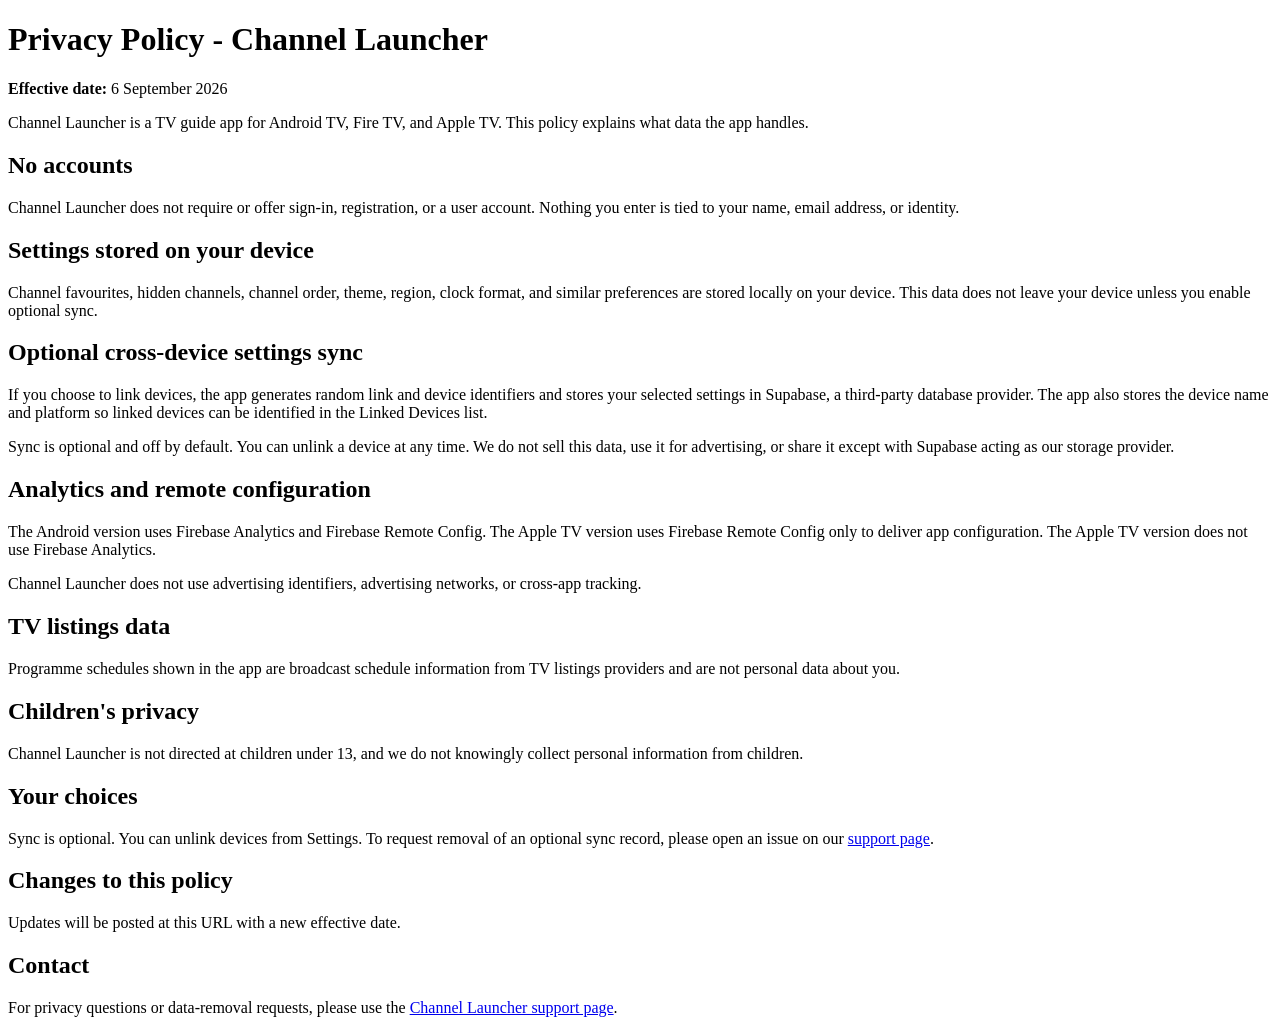
==== privacy-policy.html @ 38956467 "Create privacy policy" ====
<!doctype html>
<html lang="en">
<head><meta charset="utf-8"><meta name="viewport" content="width=device-width,initial-scale=1"><title>Privacy Policy - Channel Launcher</title></head>
<body>
<main>
<h1>Privacy Policy - Channel Launcher</h1>
<p><strong>Effective date:</strong> 6 September 2026</p>
<p>Channel Launcher is a TV guide app for Android TV, Fire TV, and Apple TV. This policy explains what data the app handles.</p>
<h2>No accounts</h2>
<p>Channel Launcher does not require or offer sign-in, registration, or a user account. Nothing you enter is tied to your name, email address, or identity.</p>
<h2>Settings stored on your device</h2>
<p>Channel favourites, hidden channels, channel order, theme, region, clock format, and similar preferences are stored locally on your device. This data does not leave your device unless you enable optional sync.</p>
<h2>Optional cross-device settings sync</h2>
<p>If you choose to link devices, the app generates random link and device identifiers and stores your selected settings in Supabase, a third-party database provider. The app also stores the device name and platform so linked devices can be identified in the Linked Devices list.</p>
<p>Sync is optional and off by default. You can unlink a device at any time. We do not sell this data, use it for advertising, or share it except with Supabase acting as our storage provider.</p>
<h2>Analytics and remote configuration</h2>
<p>The Android version uses Firebase Analytics and Firebase Remote Config. The Apple TV version uses Firebase Remote Config only to deliver app configuration. The Apple TV version does not use Firebase Analytics.</p>
<p>Channel Launcher does not use advertising identifiers, advertising networks, or cross-app tracking.</p>
<h2>TV listings data</h2>
<p>Programme schedules shown in the app are broadcast schedule information from TV listings providers and are not personal data about you.</p>
<h2>Children's privacy</h2>
<p>Channel Launcher is not directed at children under 13, and we do not knowingly collect personal information from children.</p>
<h2>Your choices</h2>
<p>Sync is optional. You can unlink devices from Settings. To request removal of an optional sync record, please open an issue on our <a href="https://github.com/kyazdani/channel-launcher-legal/issues">support page</a>.</p>
<h2>Changes to this policy</h2>
<p>Updates will be posted at this URL with a new effective date.</p>
<h2>Contact</h2>
<p>For privacy questions or data-removal requests, please use the <a href="support.html">Channel Launcher support page</a>.</p>
</main>
</body>
</html>
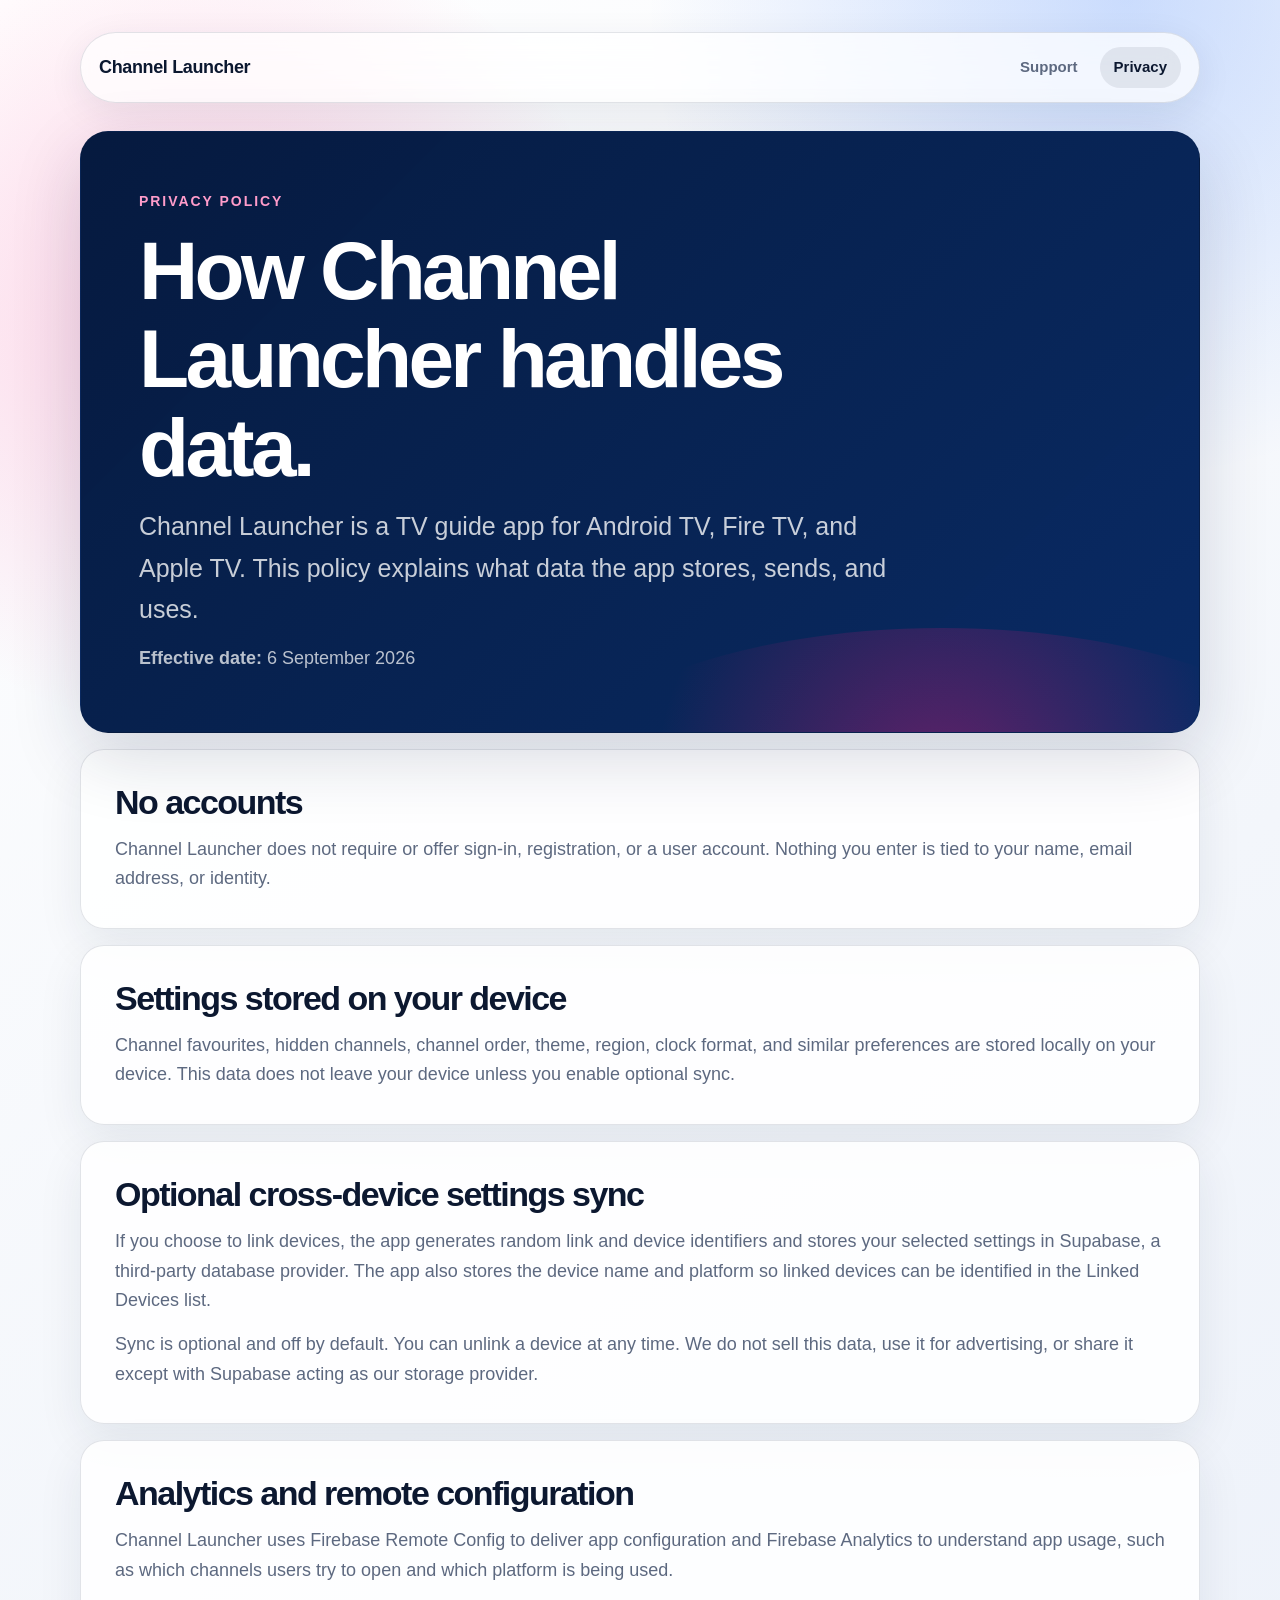
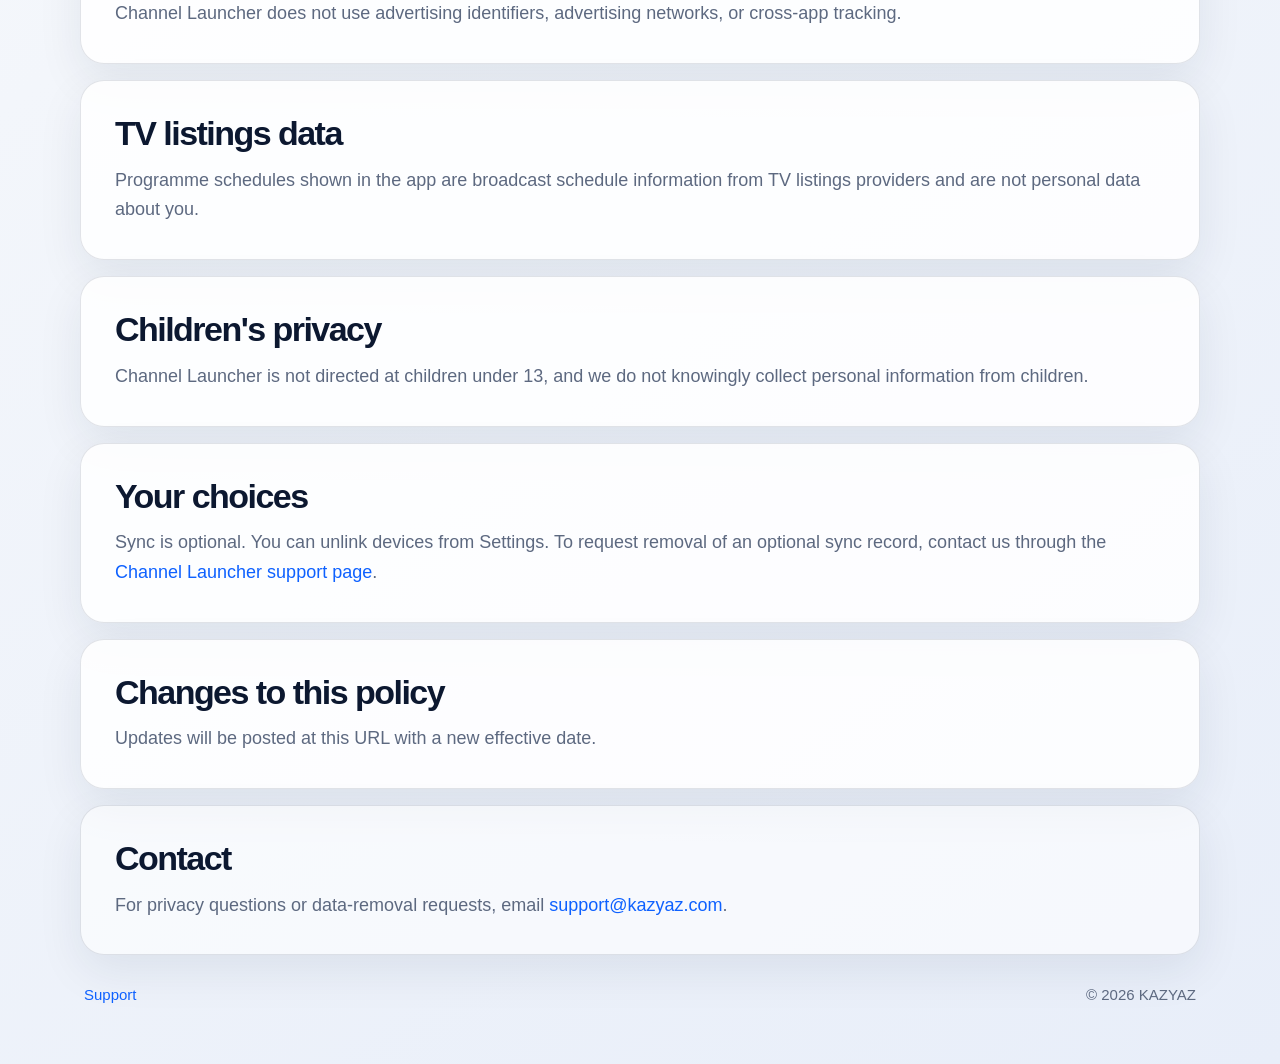
==== commit e8462785: "Polish public support and privacy pages" ====
--- a/privacy-policy.html
+++ b/privacy-policy.html
@@ -1,31 +1,82 @@
 <!doctype html>
 <html lang="en">
-<head><meta charset="utf-8"><meta name="viewport" content="width=device-width,initial-scale=1"><title>Privacy Policy - Channel Launcher</title></head>
+<head>
+  <meta charset="utf-8">
+  <meta name="viewport" content="width=device-width, initial-scale=1">
+  <title>Privacy Policy - Channel Launcher</title>
+  <meta name="description" content="Privacy policy for Channel Launcher.">
+  <link rel="stylesheet" href="styles.css">
+</head>
 <body>
-<main>
-<h1>Privacy Policy - Channel Launcher</h1>
-<p><strong>Effective date:</strong> 6 September 2026</p>
-<p>Channel Launcher is a TV guide app for Android TV, Fire TV, and Apple TV. This policy explains what data the app handles.</p>
-<h2>No accounts</h2>
-<p>Channel Launcher does not require or offer sign-in, registration, or a user account. Nothing you enter is tied to your name, email address, or identity.</p>
-<h2>Settings stored on your device</h2>
-<p>Channel favourites, hidden channels, channel order, theme, region, clock format, and similar preferences are stored locally on your device. This data does not leave your device unless you enable optional sync.</p>
-<h2>Optional cross-device settings sync</h2>
-<p>If you choose to link devices, the app generates random link and device identifiers and stores your selected settings in Supabase, a third-party database provider. The app also stores the device name and platform so linked devices can be identified in the Linked Devices list.</p>
-<p>Sync is optional and off by default. You can unlink a device at any time. We do not sell this data, use it for advertising, or share it except with Supabase acting as our storage provider.</p>
-<h2>Analytics and remote configuration</h2>
-<p>The Android version uses Firebase Analytics and Firebase Remote Config. The Apple TV version uses Firebase Remote Config only to deliver app configuration. The Apple TV version does not use Firebase Analytics.</p>
-<p>Channel Launcher does not use advertising identifiers, advertising networks, or cross-app tracking.</p>
-<h2>TV listings data</h2>
-<p>Programme schedules shown in the app are broadcast schedule information from TV listings providers and are not personal data about you.</p>
-<h2>Children's privacy</h2>
-<p>Channel Launcher is not directed at children under 13, and we do not knowingly collect personal information from children.</p>
-<h2>Your choices</h2>
-<p>Sync is optional. You can unlink devices from Settings. To request removal of an optional sync record, please open an issue on our <a href="https://github.com/kyazdani/channel-launcher-legal/issues">support page</a>.</p>
-<h2>Changes to this policy</h2>
-<p>Updates will be posted at this URL with a new effective date.</p>
-<h2>Contact</h2>
-<p>For privacy questions or data-removal requests, please use the <a href="support.html">Channel Launcher support page</a>.</p>
-</main>
+  <main class="shell">
+    <nav class="topbar" aria-label="Site navigation">
+      <a class="brand" href="index.html">Channel Launcher</a>
+      <div class="nav-links">
+        <a href="support.html">Support</a>
+        <a href="privacy-policy.html" aria-current="page">Privacy</a>
+      </div>
+    </nav>
+
+    <article class="policy">
+      <header class="hero compact">
+        <p class="eyebrow">Privacy Policy</p>
+        <h1>How Channel Launcher handles data.</h1>
+        <p class="lede">Channel Launcher is a TV guide app for Android TV, Fire TV, and Apple TV. This policy explains what data the app stores, sends, and uses.</p>
+        <p class="meta"><strong>Effective date:</strong> 6 September 2026</p>
+      </header>
+
+      <section class="panel">
+        <h2>No accounts</h2>
+        <p>Channel Launcher does not require or offer sign-in, registration, or a user account. Nothing you enter is tied to your name, email address, or identity.</p>
+      </section>
+
+      <section class="panel">
+        <h2>Settings stored on your device</h2>
+        <p>Channel favourites, hidden channels, channel order, theme, region, clock format, and similar preferences are stored locally on your device. This data does not leave your device unless you enable optional sync.</p>
+      </section>
+
+      <section class="panel">
+        <h2>Optional cross-device settings sync</h2>
+        <p>If you choose to link devices, the app generates random link and device identifiers and stores your selected settings in Supabase, a third-party database provider. The app also stores the device name and platform so linked devices can be identified in the Linked Devices list.</p>
+        <p>Sync is optional and off by default. You can unlink a device at any time. We do not sell this data, use it for advertising, or share it except with Supabase acting as our storage provider.</p>
+      </section>
+
+      <section class="panel">
+        <h2>Analytics and remote configuration</h2>
+        <p>Channel Launcher uses Firebase Remote Config to deliver app configuration and Firebase Analytics to understand app usage, such as which channels users try to open and which platform is being used.</p>
+        <p>Channel Launcher does not use advertising identifiers, advertising networks, or cross-app tracking.</p>
+      </section>
+
+      <section class="panel">
+        <h2>TV listings data</h2>
+        <p>Programme schedules shown in the app are broadcast schedule information from TV listings providers and are not personal data about you.</p>
+      </section>
+
+      <section class="panel">
+        <h2>Children's privacy</h2>
+        <p>Channel Launcher is not directed at children under 13, and we do not knowingly collect personal information from children.</p>
+      </section>
+
+      <section class="panel">
+        <h2>Your choices</h2>
+        <p>Sync is optional. You can unlink devices from Settings. To request removal of an optional sync record, contact us through the <a href="support.html">Channel Launcher support page</a>.</p>
+      </section>
+
+      <section class="panel">
+        <h2>Changes to this policy</h2>
+        <p>Updates will be posted at this URL with a new effective date.</p>
+      </section>
+
+      <section class="panel muted">
+        <h2>Contact</h2>
+        <p>For privacy questions or data-removal requests, email <a href="mailto:support@kazyaz.com">support@kazyaz.com</a>.</p>
+      </section>
+    </article>
+
+    <footer class="footer">
+      <a href="support.html">Support</a>
+      <span>© 2026 KAZYAZ</span>
+    </footer>
+  </main>
 </body>
 </html>
--- a/styles.css
+++ b/styles.css
@@ -0,0 +1,273 @@
+:root {
+  color-scheme: light;
+  --bg: #f3f6fb;
+  --bg-strong: #061a3f;
+  --card: rgba(255, 255, 255, 0.86);
+  --card-solid: #ffffff;
+  --ink: #0c1830;
+  --muted: #5d6980;
+  --line: rgba(18, 33, 64, 0.12);
+  --accent: #ff1478;
+  --accent-dark: #c9005f;
+  --blue: #0e61ff;
+  --shadow: 0 24px 70px rgba(16, 34, 68, 0.16);
+  --radius: 28px;
+  font-family: ui-rounded, "Avenir Next", Avenir, "SF Pro Rounded", "Helvetica Neue", sans-serif;
+}
+
+* {
+  box-sizing: border-box;
+}
+
+body {
+  margin: 0;
+  min-height: 100vh;
+  color: var(--ink);
+  background:
+    radial-gradient(circle at 16% 12%, rgba(255, 20, 120, 0.20), transparent 26rem),
+    radial-gradient(circle at 88% 0%, rgba(14, 97, 255, 0.20), transparent 30rem),
+    linear-gradient(145deg, #ffffff 0%, var(--bg) 48%, #e8eef9 100%);
+  font-size: 18px;
+  line-height: 1.65;
+}
+
+a {
+  color: var(--blue);
+  text-decoration: none;
+}
+
+a:hover {
+  text-decoration: underline;
+}
+
+.shell {
+  width: min(1120px, calc(100% - 40px));
+  margin: 0 auto;
+  padding: 32px 0 56px;
+}
+
+.topbar {
+  display: flex;
+  align-items: center;
+  justify-content: space-between;
+  gap: 24px;
+  margin-bottom: 28px;
+  padding: 14px 18px;
+  border: 1px solid var(--line);
+  border-radius: 999px;
+  background: rgba(255, 255, 255, 0.72);
+  backdrop-filter: blur(18px);
+  box-shadow: 0 10px 36px rgba(16, 34, 68, 0.08);
+}
+
+.brand {
+  color: var(--ink);
+  font-weight: 800;
+  letter-spacing: -0.02em;
+}
+
+.nav-links {
+  display: flex;
+  gap: 8px;
+}
+
+.nav-links a {
+  padding: 8px 14px;
+  border-radius: 999px;
+  color: var(--muted);
+  font-size: 15px;
+  font-weight: 700;
+}
+
+.nav-links a[aria-current="page"] {
+  color: var(--ink);
+  background: rgba(12, 24, 48, 0.08);
+}
+
+.hero {
+  position: relative;
+  overflow: hidden;
+  padding: clamp(34px, 8vw, 86px);
+  border: 1px solid var(--line);
+  border-radius: var(--radius);
+  background:
+    linear-gradient(135deg, rgba(6, 26, 63, 0.95), rgba(10, 44, 104, 0.92)),
+    var(--bg-strong);
+  box-shadow: var(--shadow);
+  color: #ffffff;
+}
+
+.hero::after {
+  content: "";
+  position: absolute;
+  inset: auto -12% -36% 42%;
+  height: 320px;
+  border-radius: 50%;
+  background: radial-gradient(circle, rgba(255, 20, 120, 0.36), transparent 68%);
+  pointer-events: none;
+}
+
+.hero.compact {
+  padding: clamp(30px, 6vw, 58px);
+}
+
+.eyebrow {
+  margin: 0 0 14px;
+  color: #ff9cca;
+  font-size: 14px;
+  font-weight: 850;
+  letter-spacing: 0.14em;
+  text-transform: uppercase;
+}
+
+h1,
+h2 {
+  margin: 0;
+  line-height: 1.08;
+  letter-spacing: -0.045em;
+}
+
+h1 {
+  max-width: 820px;
+  font-size: clamp(42px, 8vw, 82px);
+}
+
+h2 {
+  font-size: clamp(25px, 4vw, 34px);
+}
+
+p {
+  margin: 14px 0 0;
+}
+
+.lede {
+  max-width: 760px;
+  color: rgba(255, 255, 255, 0.78);
+  font-size: clamp(19px, 2.6vw, 25px);
+}
+
+.meta {
+  color: rgba(255, 255, 255, 0.72);
+}
+
+.actions {
+  position: relative;
+  z-index: 1;
+  display: flex;
+  flex-wrap: wrap;
+  gap: 12px;
+  margin-top: 28px;
+}
+
+.button {
+  display: inline-flex;
+  align-items: center;
+  justify-content: center;
+  min-height: 48px;
+  padding: 12px 20px;
+  border-radius: 999px;
+  font-weight: 800;
+}
+
+.button.primary {
+  color: #ffffff;
+  background: linear-gradient(135deg, var(--accent), var(--accent-dark));
+  box-shadow: 0 14px 34px rgba(255, 20, 120, 0.28);
+}
+
+.button.secondary {
+  color: #ffffff;
+  background: rgba(255, 255, 255, 0.14);
+  border: 1px solid rgba(255, 255, 255, 0.24);
+}
+
+.grid {
+  display: grid;
+  grid-template-columns: repeat(2, minmax(0, 1fr));
+  gap: 18px;
+  margin-top: 22px;
+}
+
+.card,
+.panel {
+  border: 1px solid var(--line);
+  border-radius: 24px;
+  background: var(--card);
+  box-shadow: 0 16px 46px rgba(16, 34, 68, 0.08);
+}
+
+.card {
+  display: block;
+  padding: 28px;
+  color: var(--ink);
+  transition: transform 180ms ease, box-shadow 180ms ease;
+}
+
+.card:hover {
+  transform: translateY(-3px);
+  text-decoration: none;
+  box-shadow: 0 22px 58px rgba(16, 34, 68, 0.14);
+}
+
+.card p,
+.panel p {
+  color: var(--muted);
+}
+
+.card-kicker {
+  display: inline-block;
+  margin-bottom: 18px;
+  color: var(--accent-dark);
+  font-size: 13px;
+  font-weight: 850;
+  letter-spacing: 0.12em;
+  text-transform: uppercase;
+}
+
+.policy {
+  display: grid;
+  gap: 16px;
+}
+
+.panel {
+  padding: clamp(24px, 4vw, 34px);
+}
+
+.panel.muted {
+  background: rgba(255, 255, 255, 0.58);
+}
+
+.footer {
+  display: flex;
+  justify-content: space-between;
+  gap: 18px;
+  margin-top: 28px;
+  padding: 0 4px;
+  color: var(--muted);
+  font-size: 15px;
+}
+
+@media (max-width: 720px) {
+  body {
+    font-size: 16px;
+  }
+
+  .shell {
+    width: min(100% - 28px, 1120px);
+    padding-top: 18px;
+  }
+
+  .topbar,
+  .footer {
+    align-items: flex-start;
+    flex-direction: column;
+  }
+
+  .grid {
+    grid-template-columns: 1fr;
+  }
+
+  .button {
+    width: 100%;
+  }
+}
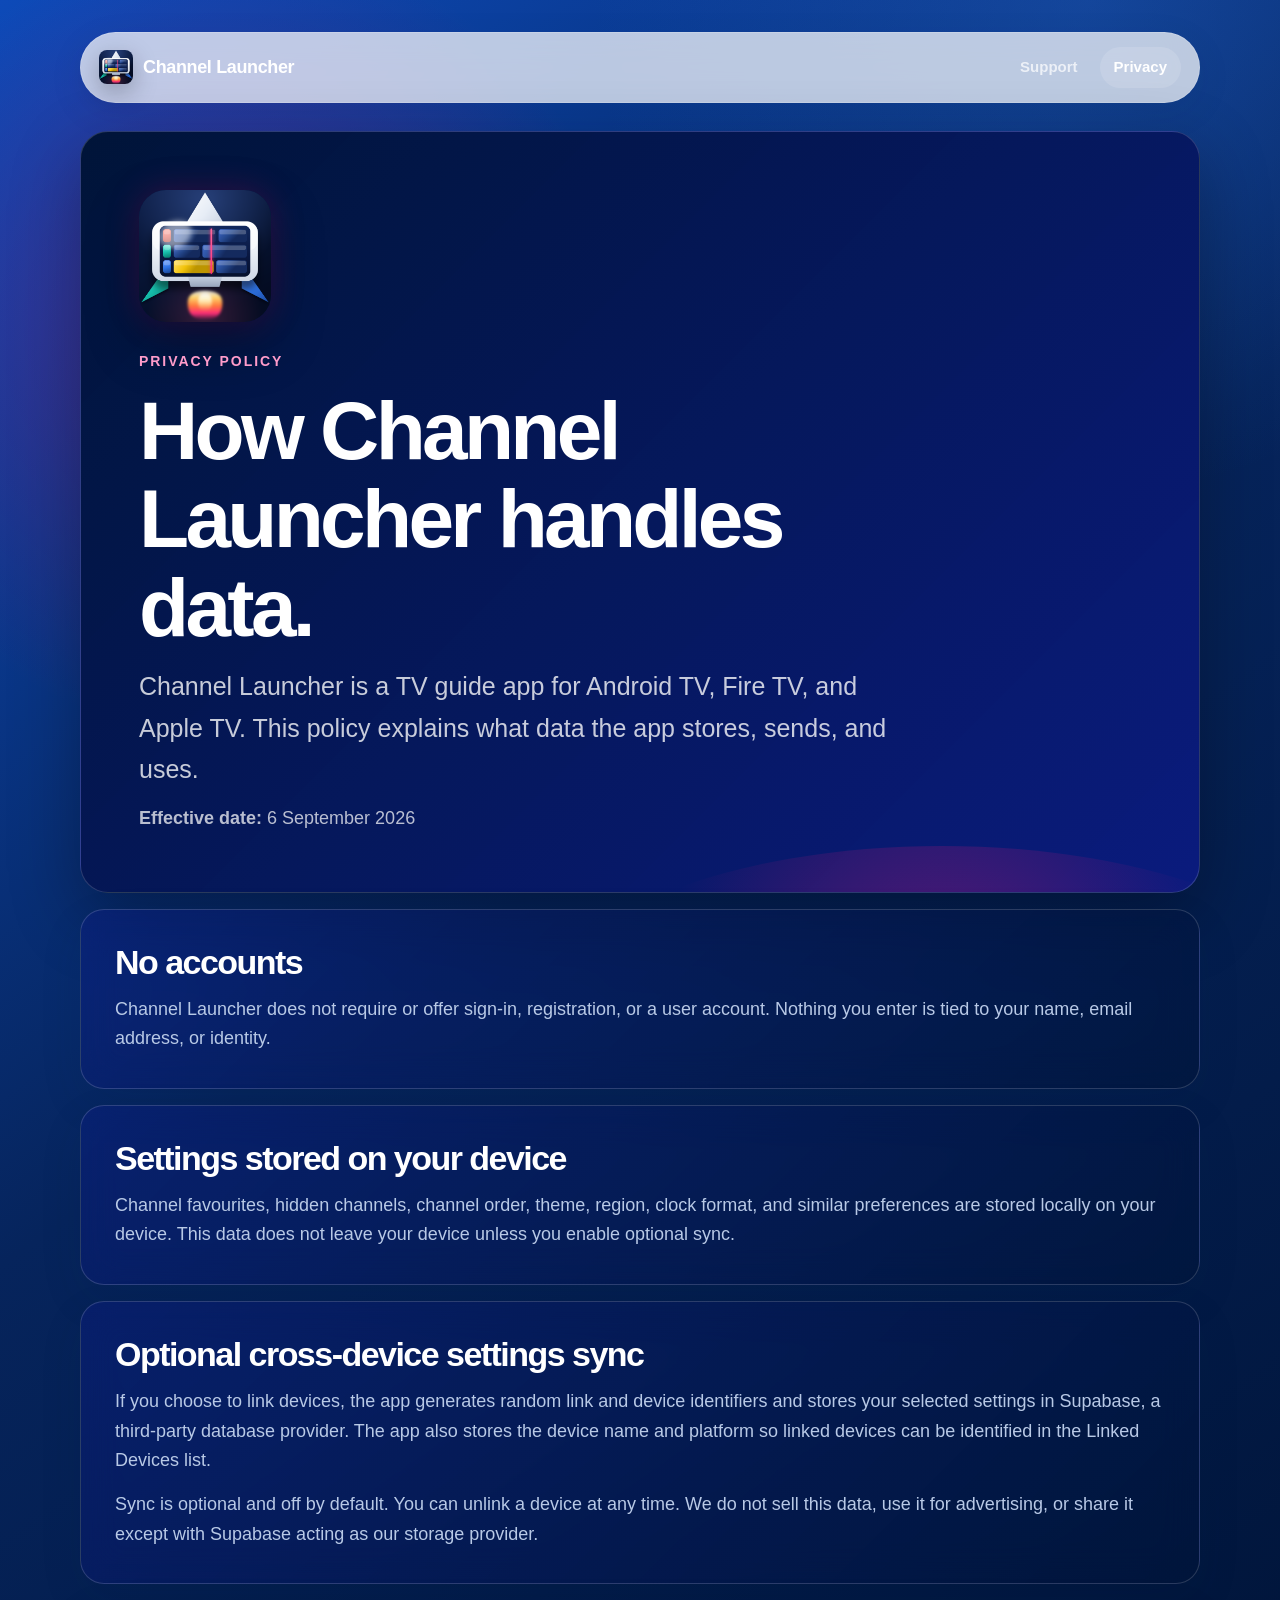
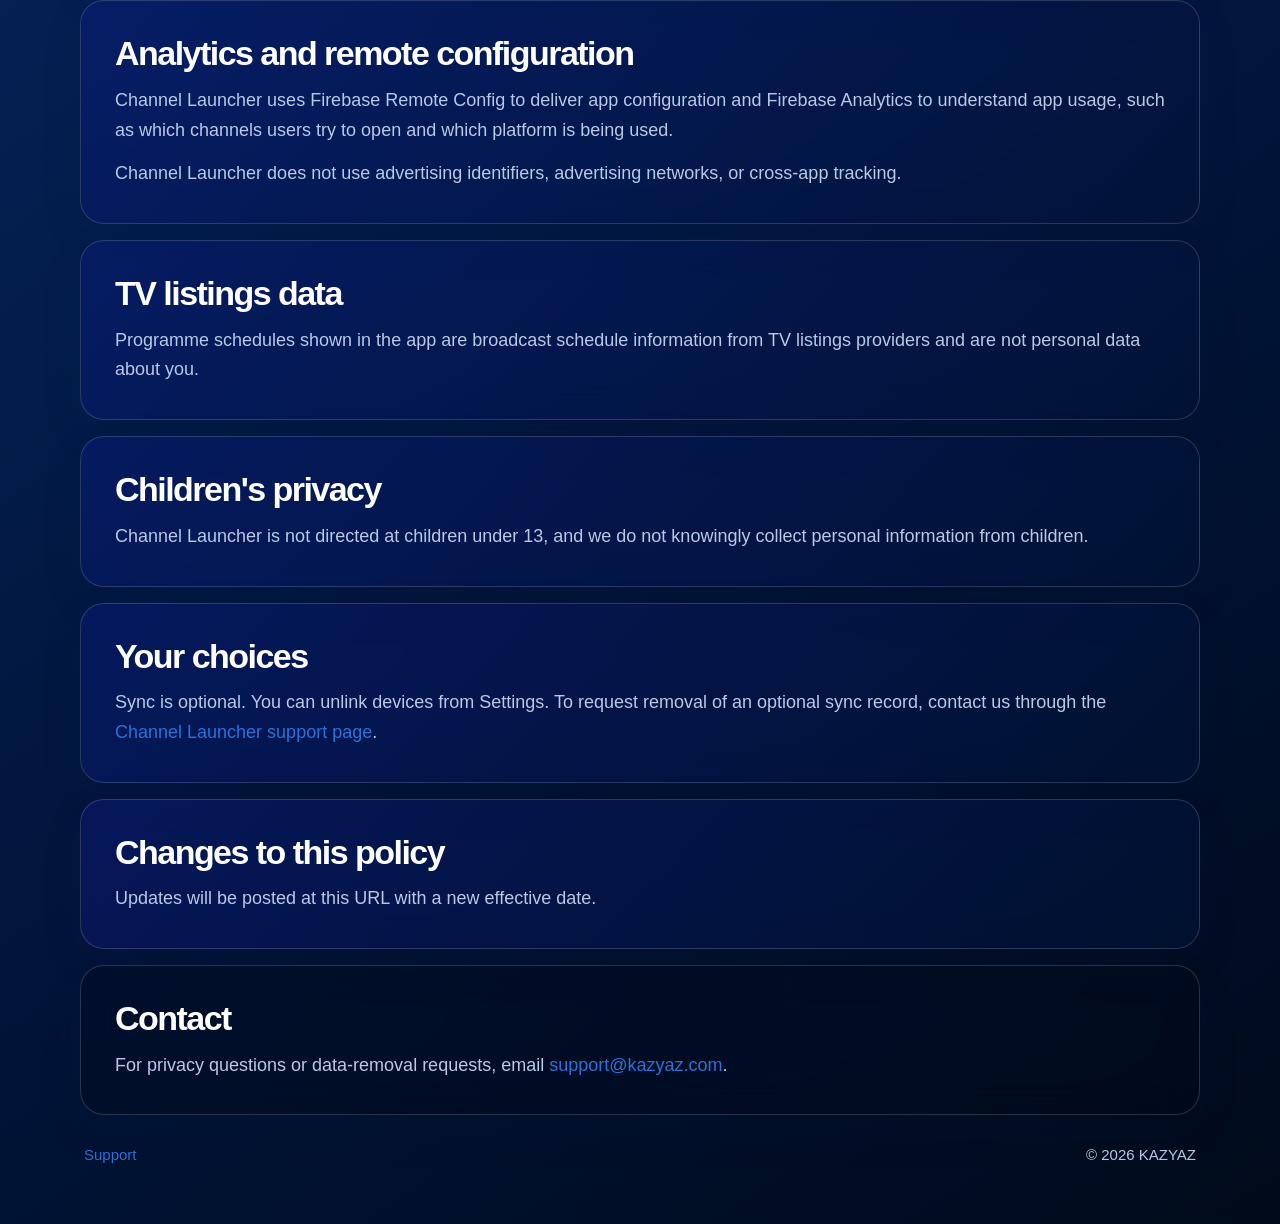
==== commit 390056d0: "Align legal pages with app branding" ====
--- a/privacy-policy.html
+++ b/privacy-policy.html
@@ -10,7 +10,7 @@
 <body>
   <main class="shell">
     <nav class="topbar" aria-label="Site navigation">
-      <a class="brand" href="index.html">Channel Launcher</a>
+      <a class="brand" href="index.html"><img src="assets/app-icon.png" alt="" width="34" height="34">Channel Launcher</a>
       <div class="nav-links">
         <a href="support.html">Support</a>
         <a href="privacy-policy.html" aria-current="page">Privacy</a>
@@ -19,6 +19,7 @@
 
     <article class="policy">
       <header class="hero compact">
+        <img class="hero-icon" src="assets/app-icon.png" alt="" width="112" height="112">
         <p class="eyebrow">Privacy Policy</p>
         <h1>How Channel Launcher handles data.</h1>
         <p class="lede">Channel Launcher is a TV guide app for Android TV, Fire TV, and Apple TV. This policy explains what data the app stores, sends, and uses.</p>
--- a/styles.css
+++ b/styles.css
@@ -1,16 +1,16 @@
 :root {
   color-scheme: light;
-  --bg: #f3f6fb;
-  --bg-strong: #061a3f;
-  --card: rgba(255, 255, 255, 0.86);
-  --card-solid: #ffffff;
-  --ink: #0c1830;
-  --muted: #5d6980;
-  --line: rgba(18, 33, 64, 0.12);
-  --accent: #ff1478;
-  --accent-dark: #c9005f;
-  --blue: #0e61ff;
-  --shadow: 0 24px 70px rgba(16, 34, 68, 0.16);
+  --bg: #001438;
+  --bg-strong: #001a4d;
+  --card: rgba(12, 27, 135, 0.34);
+  --card-solid: #061f59;
+  --ink: #ffffff;
+  --muted: #b8c9e6;
+  --line: rgba(255, 255, 255, 0.16);
+  --accent: #e4006d;
+  --accent-dark: #a90052;
+  --blue: #2d71d9;
+  --shadow: 0 24px 70px rgba(0, 0, 0, 0.30);
   --radius: 28px;
   font-family: ui-rounded, "Avenir Next", Avenir, "SF Pro Rounded", "Helvetica Neue", sans-serif;
 }
@@ -24,9 +24,9 @@
   min-height: 100vh;
   color: var(--ink);
   background:
-    radial-gradient(circle at 16% 12%, rgba(255, 20, 120, 0.20), transparent 26rem),
-    radial-gradient(circle at 88% 0%, rgba(14, 97, 255, 0.20), transparent 30rem),
-    linear-gradient(145deg, #ffffff 0%, var(--bg) 48%, #e8eef9 100%);
+    radial-gradient(circle at 18% 12%, rgba(228, 0, 109, 0.28), transparent 25rem),
+    radial-gradient(circle at 85% 0%, rgba(45, 113, 217, 0.30), transparent 31rem),
+    linear-gradient(145deg, #0d4ab8 0%, #06245c 34%, var(--bg) 72%, #000a1a 100%);
   font-size: 18px;
   line-height: 1.65;
 }
@@ -61,6 +61,9 @@
 }
 
 .brand {
+  display: inline-flex;
+  align-items: center;
+  gap: 10px;
   color: var(--ink);
   font-weight: 800;
   letter-spacing: -0.02em;
@@ -74,14 +77,14 @@
 .nav-links a {
   padding: 8px 14px;
   border-radius: 999px;
-  color: var(--muted);
+  color: rgba(255, 255, 255, 0.72);
   font-size: 15px;
   font-weight: 700;
 }
 
 .nav-links a[aria-current="page"] {
-  color: var(--ink);
-  background: rgba(12, 24, 48, 0.08);
+  color: #ffffff;
+  background: rgba(255, 255, 255, 0.13);
 }
 
 .hero {
@@ -91,7 +94,7 @@
   border: 1px solid var(--line);
   border-radius: var(--radius);
   background:
-    linear-gradient(135deg, rgba(6, 26, 63, 0.95), rgba(10, 44, 104, 0.92)),
+    linear-gradient(135deg, rgba(0, 20, 56, 0.96), rgba(12, 27, 135, 0.84)),
     var(--bg-strong);
   box-shadow: var(--shadow);
   color: #ffffff;
@@ -111,6 +114,17 @@
   padding: clamp(30px, 6vw, 58px);
 }
 
+.hero-icon {
+  position: relative;
+  z-index: 1;
+  display: block;
+  width: clamp(86px, 13vw, 132px);
+  height: clamp(86px, 13vw, 132px);
+  margin-bottom: 28px;
+  border-radius: 27px;
+  box-shadow: 0 22px 52px rgba(0, 0, 0, 0.34), 0 0 34px rgba(228, 0, 109, 0.22);
+}
+
 .eyebrow {
   margin: 0 0 14px;
   color: #ff9cca;
@@ -122,6 +136,8 @@
 
 h1,
 h2 {
+  position: relative;
+  z-index: 1;
   margin: 0;
   line-height: 1.08;
   letter-spacing: -0.045em;
@@ -137,6 +153,8 @@
 }
 
 p {
+  position: relative;
+  z-index: 1;
   margin: 14px 0 0;
 }
 
@@ -192,7 +210,8 @@
 .panel {
   border: 1px solid var(--line);
   border-radius: 24px;
-  background: var(--card);
+  background: linear-gradient(135deg, rgba(12, 27, 135, 0.40), rgba(0, 20, 56, 0.54));
+  backdrop-filter: blur(18px);
   box-shadow: 0 16px 46px rgba(16, 34, 68, 0.08);
 }
 
@@ -217,7 +236,7 @@
 .card-kicker {
   display: inline-block;
   margin-bottom: 18px;
-  color: var(--accent-dark);
+  color: #ff9cca;
   font-size: 13px;
   font-weight: 850;
   letter-spacing: 0.12em;
@@ -234,7 +253,7 @@
 }
 
 .panel.muted {
-  background: rgba(255, 255, 255, 0.58);
+  background: rgba(0, 10, 26, 0.38);
 }
 
 .footer {
@@ -271,3 +290,7 @@
     width: 100%;
   }
 }
+.brand img {
+  border-radius: 8px;
+  box-shadow: 0 8px 24px rgba(0, 0, 0, 0.25);
+}
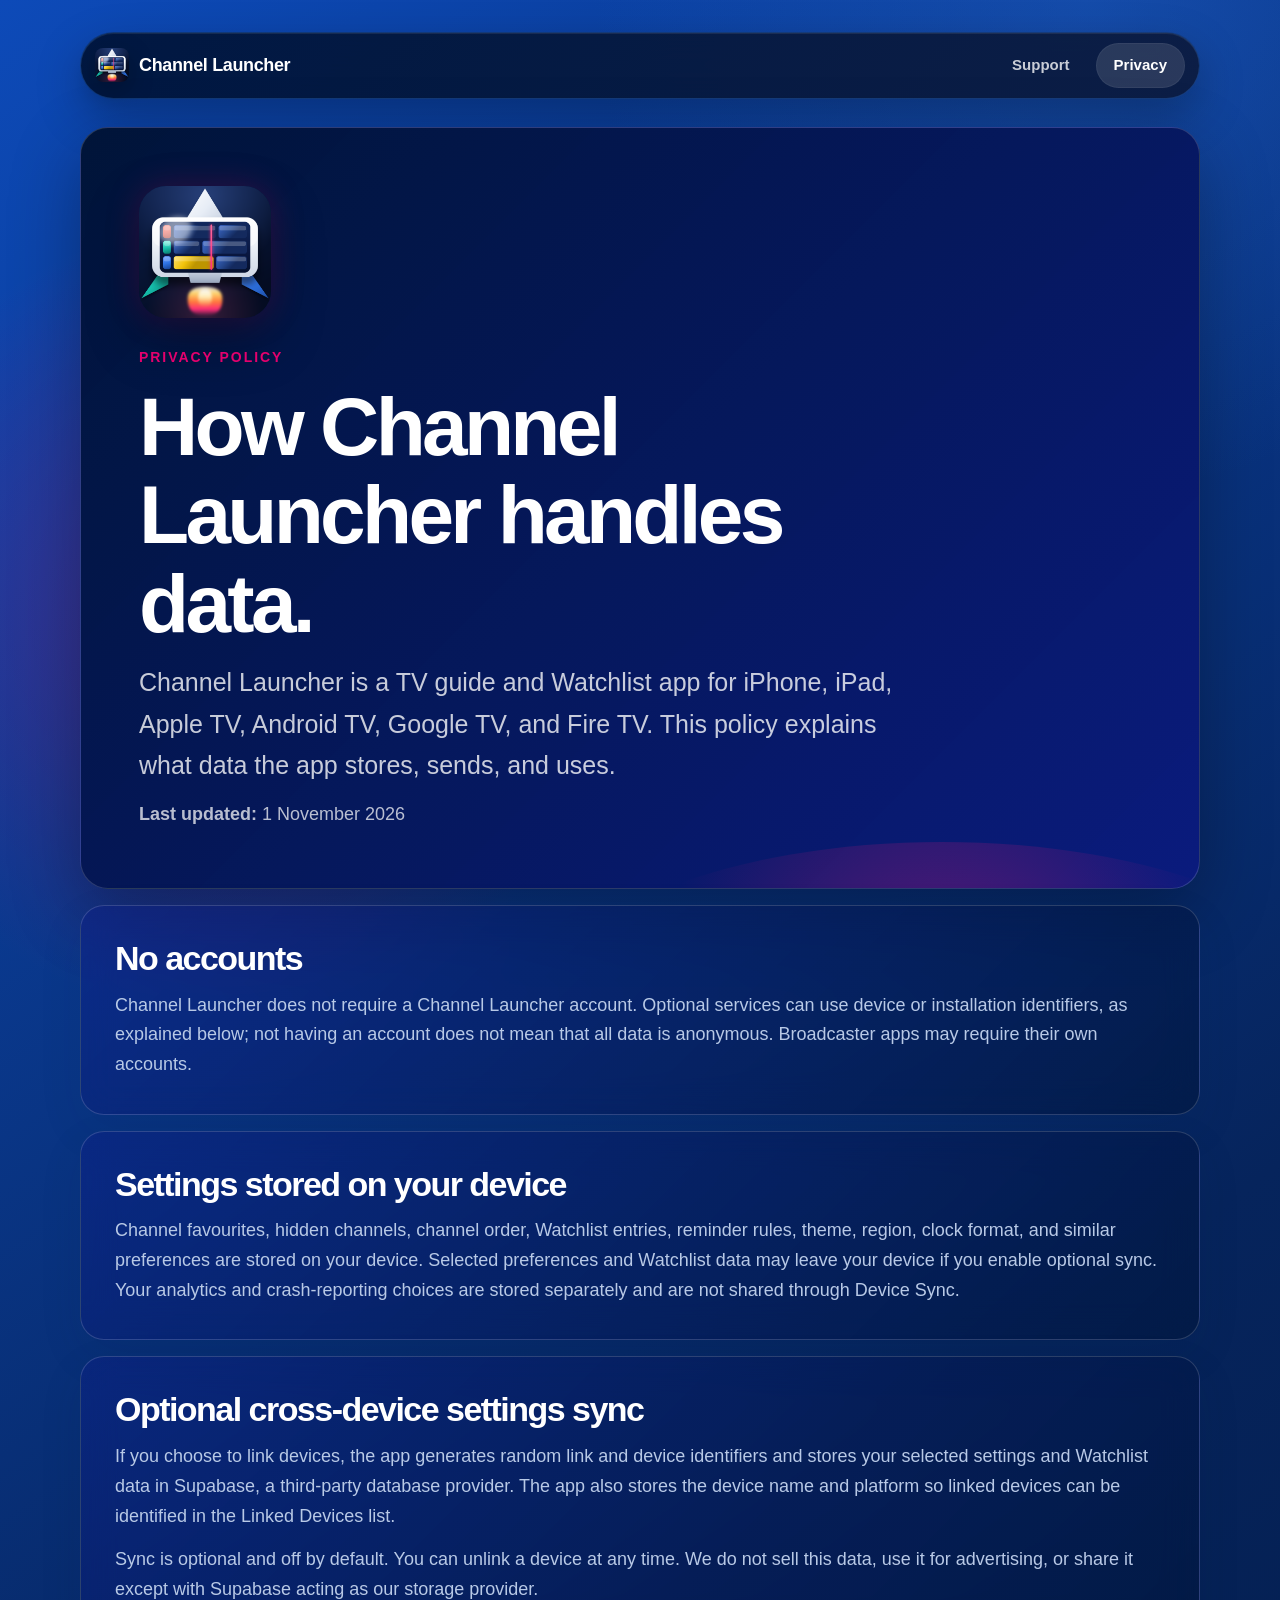
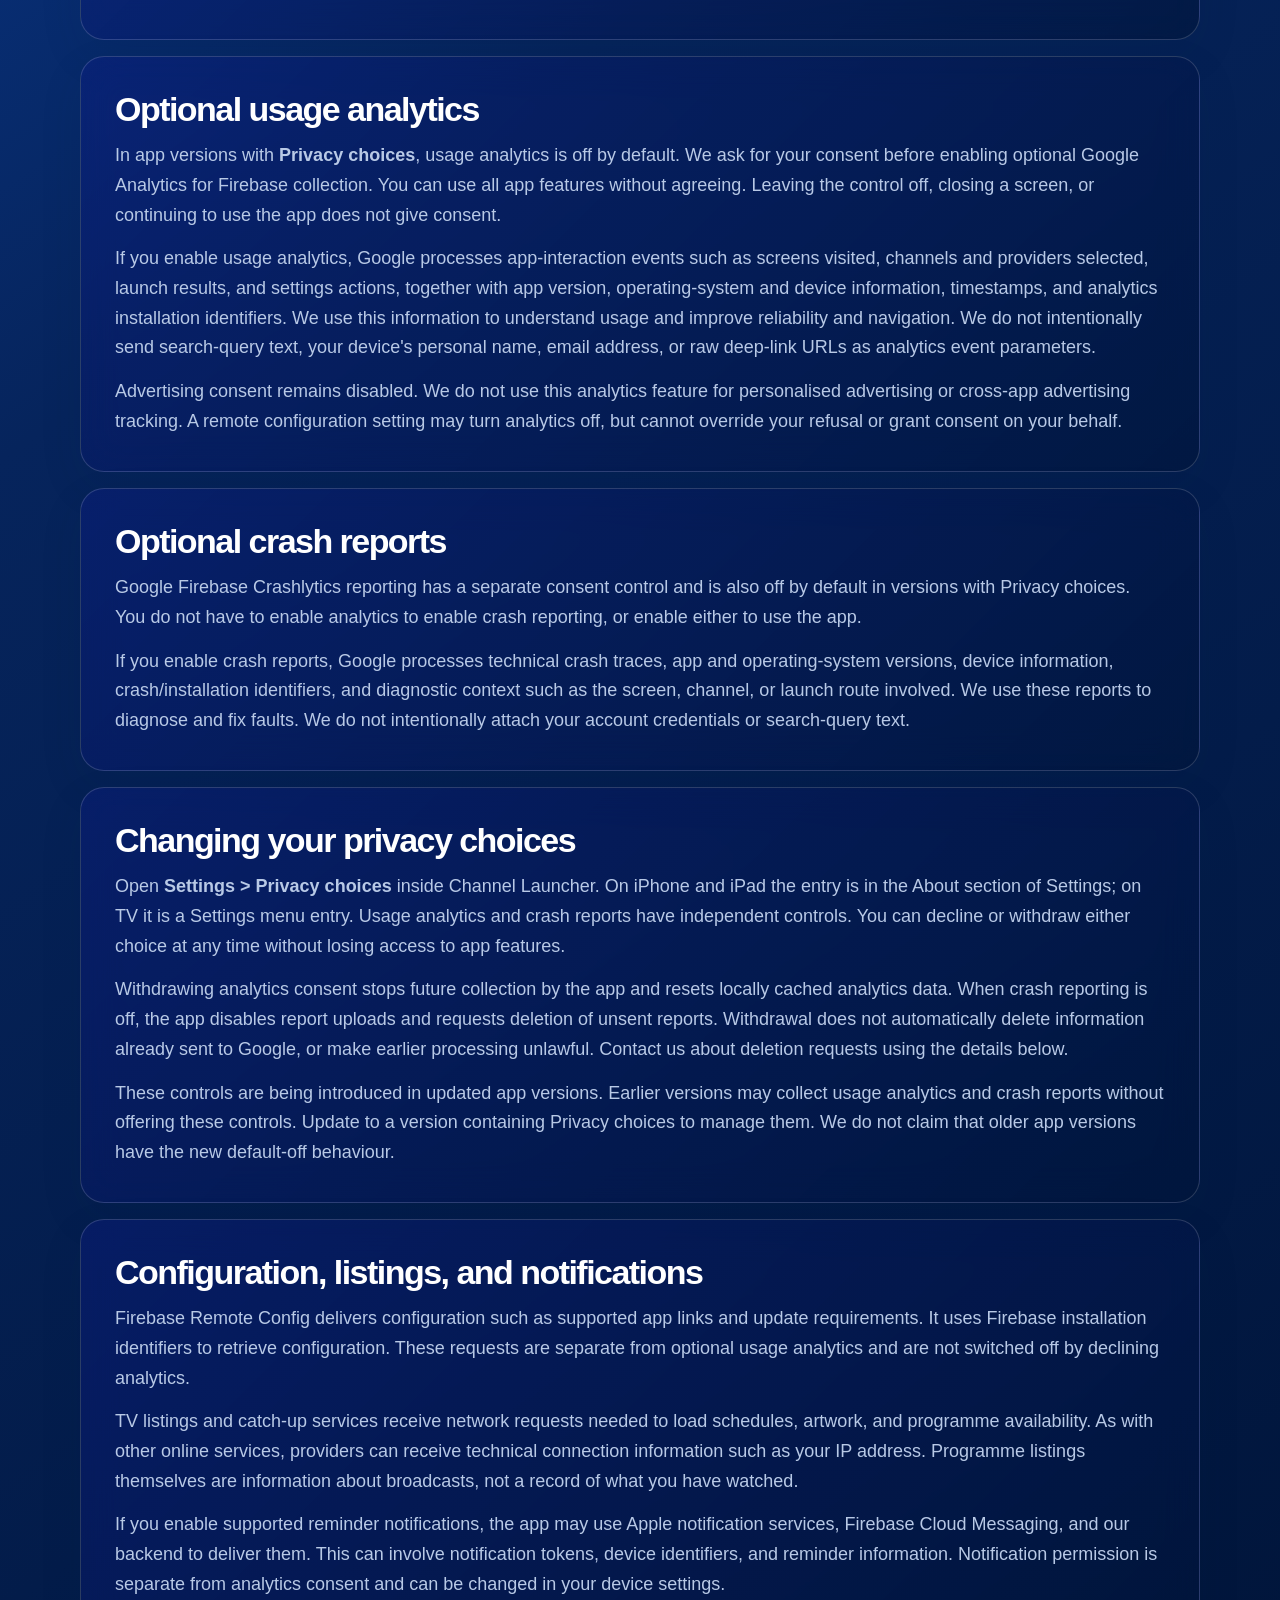
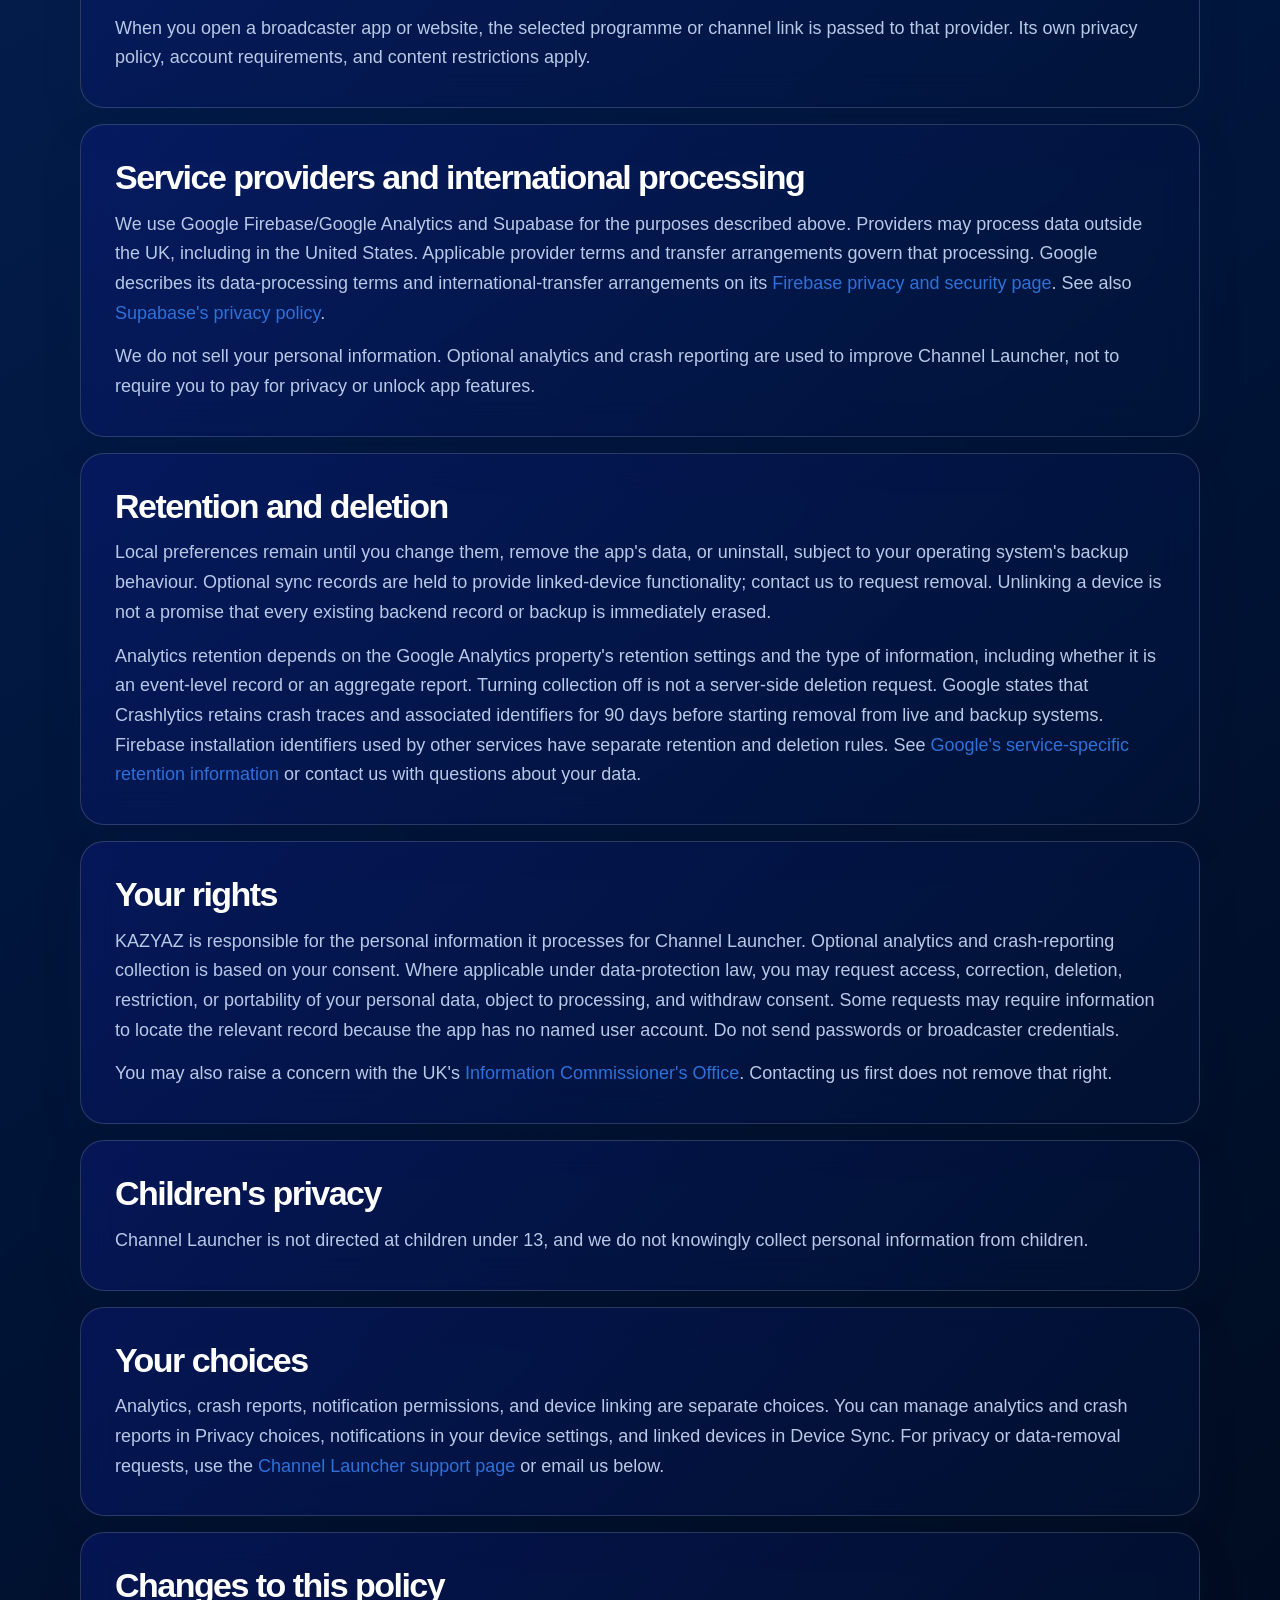
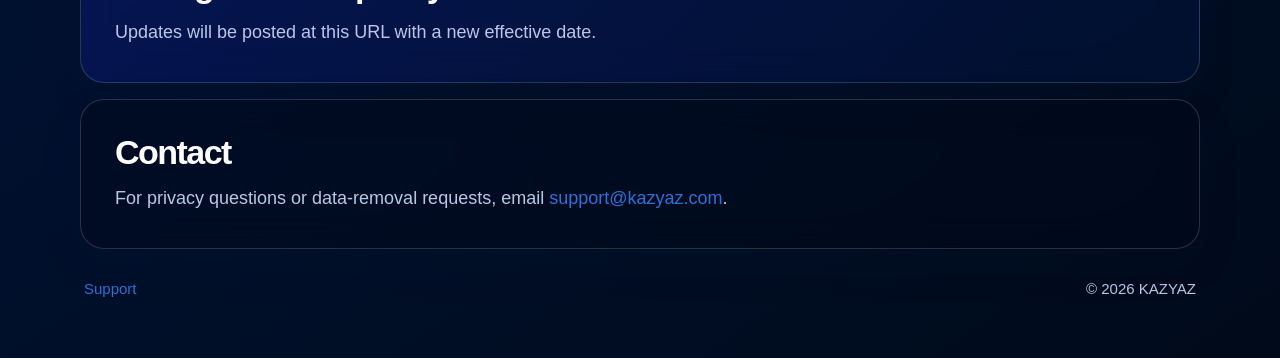
==== commit ef939934: "Update privacy-policy.html" ====
--- a/privacy-policy.html
+++ b/privacy-policy.html
@@ -22,35 +22,70 @@
         <img class="hero-icon" src="assets/app-icon.png" alt="" width="112" height="112">
         <p class="eyebrow">Privacy Policy</p>
         <h1>How Channel Launcher handles data.</h1>
-        <p class="lede">Channel Launcher is a TV guide app for Android TV, Fire TV, and Apple TV. This policy explains what data the app stores, sends, and uses.</p>
-        <p class="meta"><strong>Effective date:</strong> 6 September 2026</p>
+        <p class="lede">Channel Launcher is a TV guide and Watchlist app for iPhone, iPad, Apple TV, Android TV, Google TV, and Fire TV. This policy explains what data the app stores, sends, and uses.</p>
+        <p class="meta"><strong>Last updated:</strong> 1 November 2026</p>
       </header>
 
       <section class="panel">
         <h2>No accounts</h2>
-        <p>Channel Launcher does not require or offer sign-in, registration, or a user account. Nothing you enter is tied to your name, email address, or identity.</p>
+        <p>Channel Launcher does not require a Channel Launcher account. Optional services can use device or installation identifiers, as explained below; not having an account does not mean that all data is anonymous. Broadcaster apps may require their own accounts.</p>
       </section>
 
       <section class="panel">
         <h2>Settings stored on your device</h2>
-        <p>Channel favourites, hidden channels, channel order, theme, region, clock format, and similar preferences are stored locally on your device. This data does not leave your device unless you enable optional sync.</p>
+        <p>Channel favourites, hidden channels, channel order, Watchlist entries, reminder rules, theme, region, clock format, and similar preferences are stored on your device. Selected preferences and Watchlist data may leave your device if you enable optional sync. Your analytics and crash-reporting choices are stored separately and are not shared through Device Sync.</p>
       </section>
 
       <section class="panel">
         <h2>Optional cross-device settings sync</h2>
-        <p>If you choose to link devices, the app generates random link and device identifiers and stores your selected settings in Supabase, a third-party database provider. The app also stores the device name and platform so linked devices can be identified in the Linked Devices list.</p>
+        <p>If you choose to link devices, the app generates random link and device identifiers and stores your selected settings and Watchlist data in Supabase, a third-party database provider. The app also stores the device name and platform so linked devices can be identified in the Linked Devices list.</p>
         <p>Sync is optional and off by default. You can unlink a device at any time. We do not sell this data, use it for advertising, or share it except with Supabase acting as our storage provider.</p>
       </section>
 
       <section class="panel">
-        <h2>Analytics and remote configuration</h2>
-        <p>Channel Launcher uses Firebase Remote Config to deliver app configuration and Firebase Analytics to understand app usage, such as which channels users try to open and which platform is being used.</p>
-        <p>Channel Launcher does not use advertising identifiers, advertising networks, or cross-app tracking.</p>
+        <h2>Optional usage analytics</h2>
+        <p>In app versions with <strong>Privacy choices</strong>, usage analytics is off by default. We ask for your consent before enabling optional Google Analytics for Firebase collection. You can use all app features without agreeing. Leaving the control off, closing a screen, or continuing to use the app does not give consent.</p>
+        <p>If you enable usage analytics, Google processes app-interaction events such as screens visited, channels and providers selected, launch results, and settings actions, together with app version, operating-system and device information, timestamps, and analytics installation identifiers. We use this information to understand usage and improve reliability and navigation. We do not intentionally send search-query text, your device's personal name, email address, or raw deep-link URLs as analytics event parameters.</p>
+        <p>Advertising consent remains disabled. We do not use this analytics feature for personalised advertising or cross-app advertising tracking. A remote configuration setting may turn analytics off, but cannot override your refusal or grant consent on your behalf.</p>
       </section>
 
       <section class="panel">
-        <h2>TV listings data</h2>
-        <p>Programme schedules shown in the app are broadcast schedule information from TV listings providers and are not personal data about you.</p>
+        <h2>Optional crash reports</h2>
+        <p>Google Firebase Crashlytics reporting has a separate consent control and is also off by default in versions with Privacy choices. You do not have to enable analytics to enable crash reporting, or enable either to use the app.</p>
+        <p>If you enable crash reports, Google processes technical crash traces, app and operating-system versions, device information, crash/installation identifiers, and diagnostic context such as the screen, channel, or launch route involved. We use these reports to diagnose and fix faults. We do not intentionally attach your account credentials or search-query text.</p>
+      </section>
+
+      <section class="panel">
+        <h2>Changing your privacy choices</h2>
+        <p>Open <strong>Settings &gt; Privacy choices</strong> inside Channel Launcher. On iPhone and iPad the entry is in the About section of Settings; on TV it is a Settings menu entry. Usage analytics and crash reports have independent controls. You can decline or withdraw either choice at any time without losing access to app features.</p>
+        <p>Withdrawing analytics consent stops future collection by the app and resets locally cached analytics data. When crash reporting is off, the app disables report uploads and requests deletion of unsent reports. Withdrawal does not automatically delete information already sent to Google, or make earlier processing unlawful. Contact us about deletion requests using the details below.</p>
+        <p>These controls are being introduced in updated app versions. Earlier versions may collect usage analytics and crash reports without offering these controls. Update to a version containing Privacy choices to manage them. We do not claim that older app versions have the new default-off behaviour.</p>
+      </section>
+
+      <section class="panel">
+        <h2>Configuration, listings, and notifications</h2>
+        <p>Firebase Remote Config delivers configuration such as supported app links and update requirements. It uses Firebase installation identifiers to retrieve configuration. These requests are separate from optional usage analytics and are not switched off by declining analytics.</p>
+        <p>TV listings and catch-up services receive network requests needed to load schedules, artwork, and programme availability. As with other online services, providers can receive technical connection information such as your IP address. Programme listings themselves are information about broadcasts, not a record of what you have watched.</p>
+        <p>If you enable supported reminder notifications, the app may use Apple notification services, Firebase Cloud Messaging, and our backend to deliver them. This can involve notification tokens, device identifiers, and reminder information. Notification permission is separate from analytics consent and can be changed in your device settings.</p>
+        <p>When you open a broadcaster app or website, the selected programme or channel link is passed to that provider. Its own privacy policy, account requirements, and content restrictions apply.</p>
+      </section>
+
+      <section class="panel">
+        <h2>Service providers and international processing</h2>
+        <p>We use Google Firebase/Google Analytics and Supabase for the purposes described above. Providers may process data outside the UK, including in the United States. Applicable provider terms and transfer arrangements govern that processing. Google describes its data-processing terms and international-transfer arrangements on its <a href="https://firebase.google.com/support/privacy">Firebase privacy and security page</a>. See also <a href="https://supabase.com/privacy">Supabase's privacy policy</a>.</p>
+        <p>We do not sell your personal information. Optional analytics and crash reporting are used to improve Channel Launcher, not to require you to pay for privacy or unlock app features.</p>
+      </section>
+
+      <section class="panel">
+        <h2>Retention and deletion</h2>
+        <p>Local preferences remain until you change them, remove the app's data, or uninstall, subject to your operating system's backup behaviour. Optional sync records are held to provide linked-device functionality; contact us to request removal. Unlinking a device is not a promise that every existing backend record or backup is immediately erased.</p>
+        <p>Analytics retention depends on the Google Analytics property's retention settings and the type of information, including whether it is an event-level record or an aggregate report. Turning collection off is not a server-side deletion request. Google states that Crashlytics retains crash traces and associated identifiers for 90 days before starting removal from live and backup systems. Firebase installation identifiers used by other services have separate retention and deletion rules. See <a href="https://firebase.google.com/support/privacy">Google's service-specific retention information</a> or contact us with questions about your data.</p>
+      </section>
+
+      <section class="panel">
+        <h2>Your rights</h2>
+        <p>KAZYAZ is responsible for the personal information it processes for Channel Launcher. Optional analytics and crash-reporting collection is based on your consent. Where applicable under data-protection law, you may request access, correction, deletion, restriction, or portability of your personal data, object to processing, and withdraw consent. Some requests may require information to locate the relevant record because the app has no named user account. Do not send passwords or broadcaster credentials.</p>
+        <p>You may also raise a concern with the UK's <a href="https://ico.org.uk/make-a-complaint/">Information Commissioner's Office</a>. Contacting us first does not remove that right.</p>
       </section>
 
       <section class="panel">
@@ -60,7 +95,7 @@
 
       <section class="panel">
         <h2>Your choices</h2>
-        <p>Sync is optional. You can unlink devices from Settings. To request removal of an optional sync record, contact us through the <a href="support.html">Channel Launcher support page</a>.</p>
+        <p>Analytics, crash reports, notification permissions, and device linking are separate choices. You can manage analytics and crash reports in Privacy choices, notifications in your device settings, and linked devices in Device Sync. For privacy or data-removal requests, use the <a href="support.html">Channel Launcher support page</a> or email us below.</p>
       </section>
 
       <section class="panel">
--- a/styles.css
+++ b/styles.css
@@ -52,12 +52,12 @@
   justify-content: space-between;
   gap: 24px;
   margin-bottom: 28px;
-  padding: 14px 18px;
-  border: 1px solid var(--line);
+  padding: 10px 14px;
+  border: 1px solid rgba(45, 113, 217, 0.36);
   border-radius: 999px;
-  background: rgba(255, 255, 255, 0.72);
+  background: linear-gradient(135deg, rgba(0, 20, 56, 0.92), rgba(12, 27, 62, 0.92));
   backdrop-filter: blur(18px);
-  box-shadow: 0 10px 36px rgba(16, 34, 68, 0.08);
+  box-shadow: inset 0 1px 0 rgba(255, 255, 255, 0.08), 0 18px 46px rgba(0, 0, 0, 0.26);
 }
 
 .brand {
@@ -75,16 +75,17 @@
 }
 
 .nav-links a {
-  padding: 8px 14px;
+  padding: 10px 18px;
   border-radius: 999px;
-  color: rgba(255, 255, 255, 0.72);
+  color: rgba(255, 255, 255, 0.78);
   font-size: 15px;
   font-weight: 700;
 }
 
 .nav-links a[aria-current="page"] {
   color: #ffffff;
-  background: rgba(255, 255, 255, 0.13);
+  background: rgba(255, 255, 255, 0.12);
+  box-shadow: inset 0 0 0 1px rgba(255, 255, 255, 0.05);
 }
 
 .hero {
@@ -127,7 +128,7 @@
 
 .eyebrow {
   margin: 0 0 14px;
-  color: #ff9cca;
+  color: var(--accent);
   font-size: 14px;
   font-weight: 850;
   letter-spacing: 0.14em;
@@ -236,7 +237,7 @@
 .card-kicker {
   display: inline-block;
   margin-bottom: 18px;
-  color: #ff9cca;
+  color: var(--accent);
   font-size: 13px;
   font-weight: 850;
   letter-spacing: 0.12em;
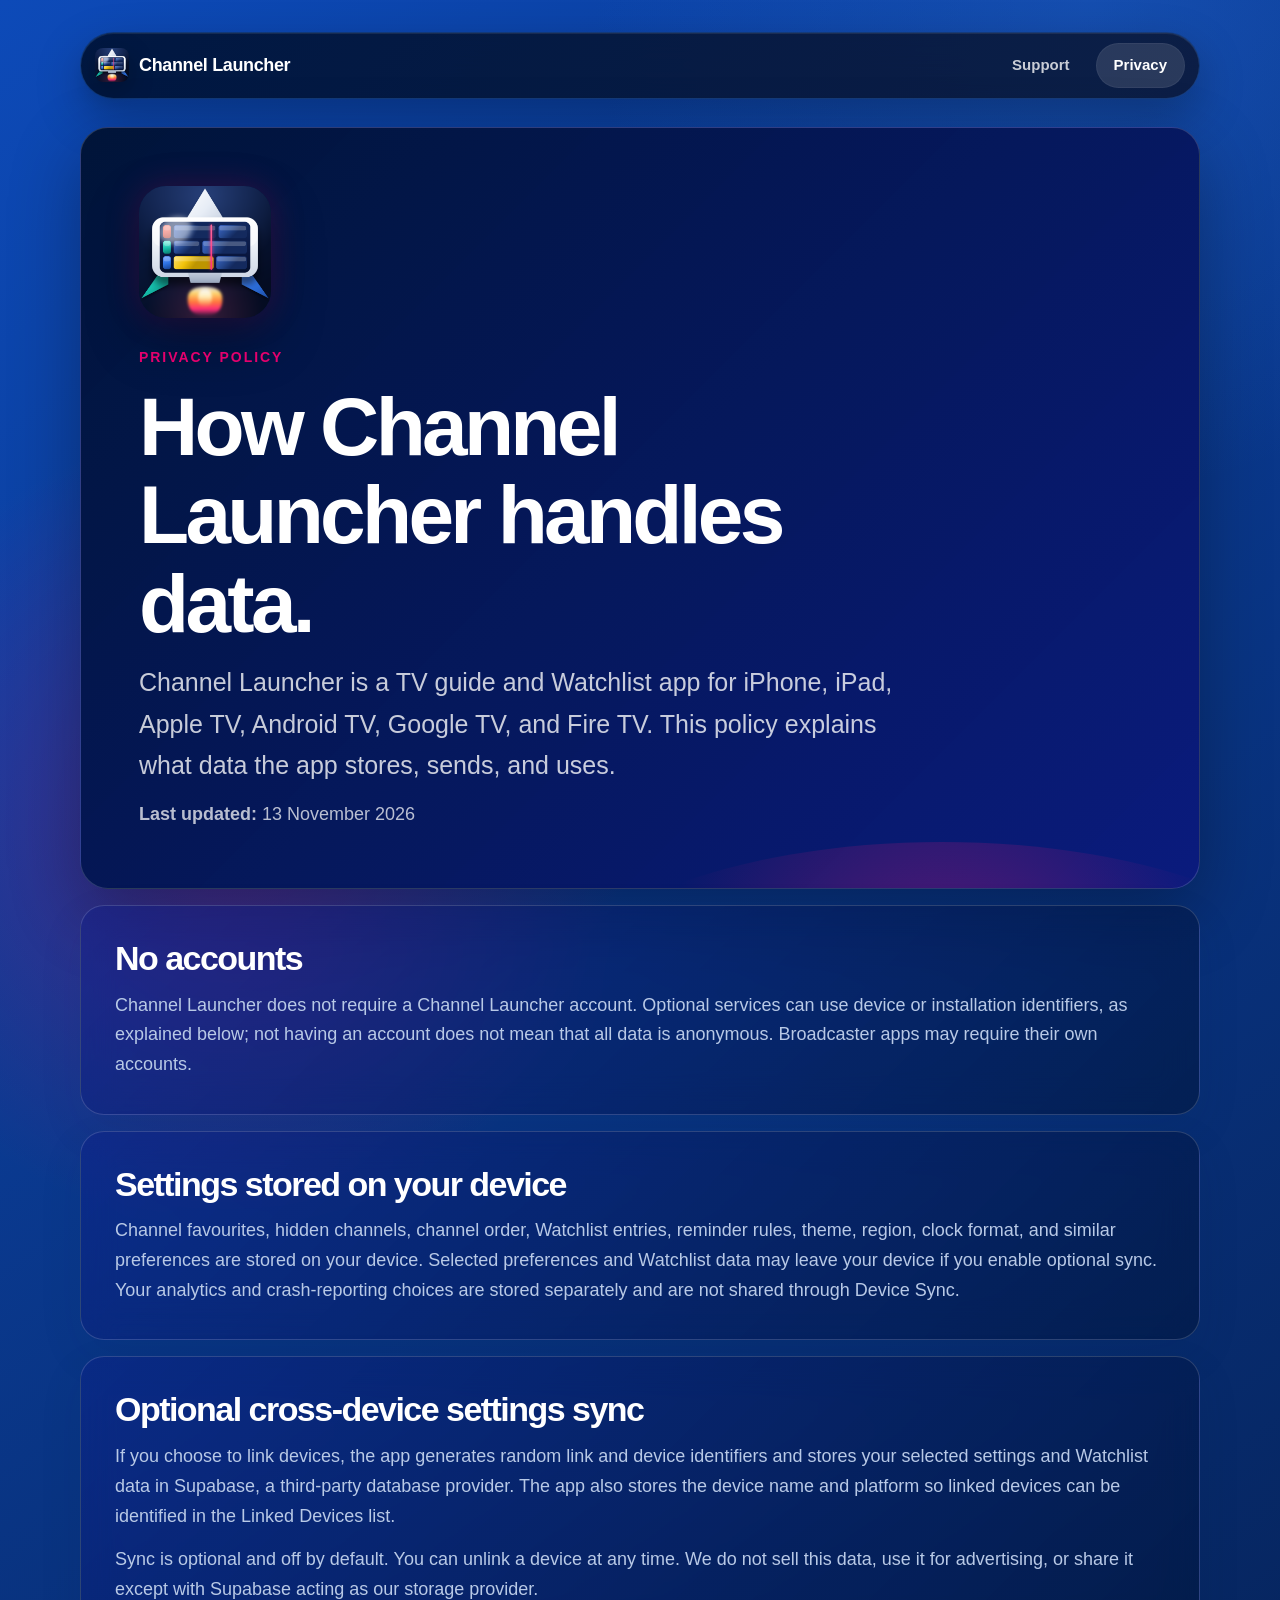
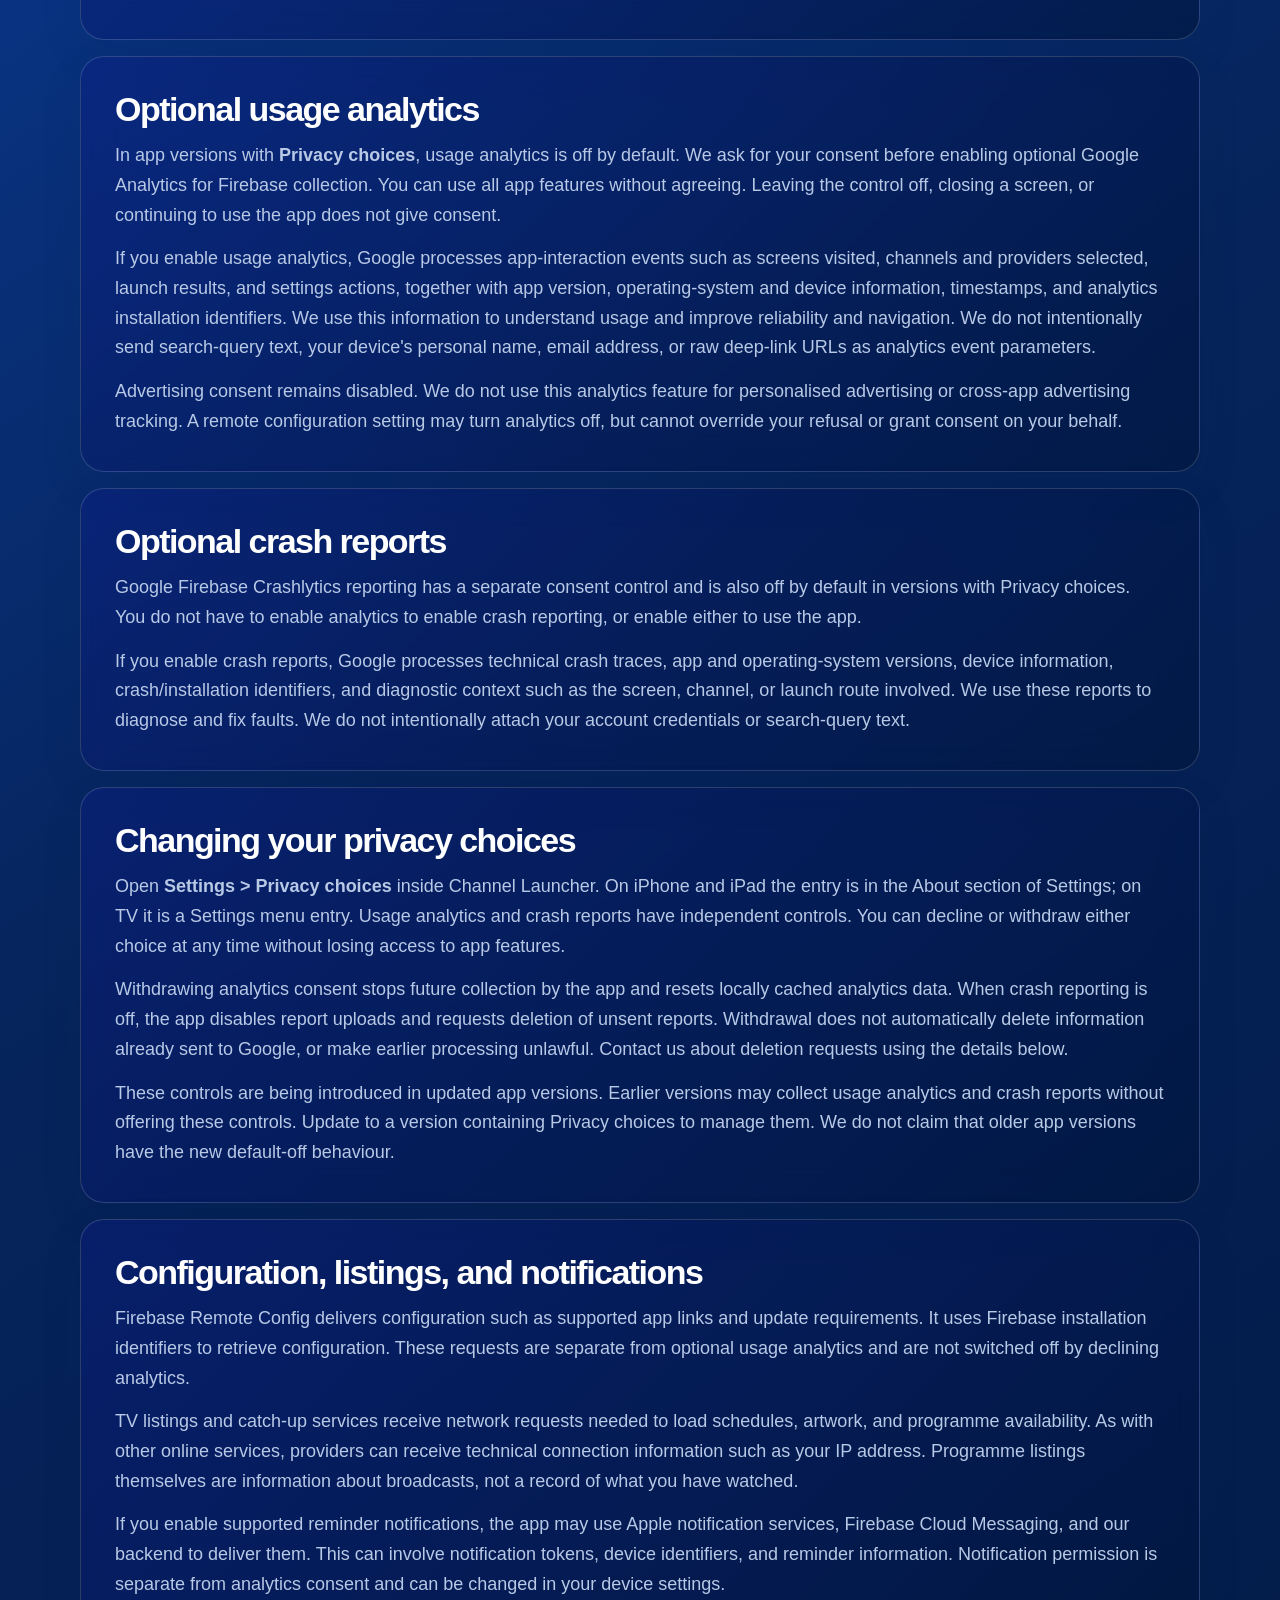
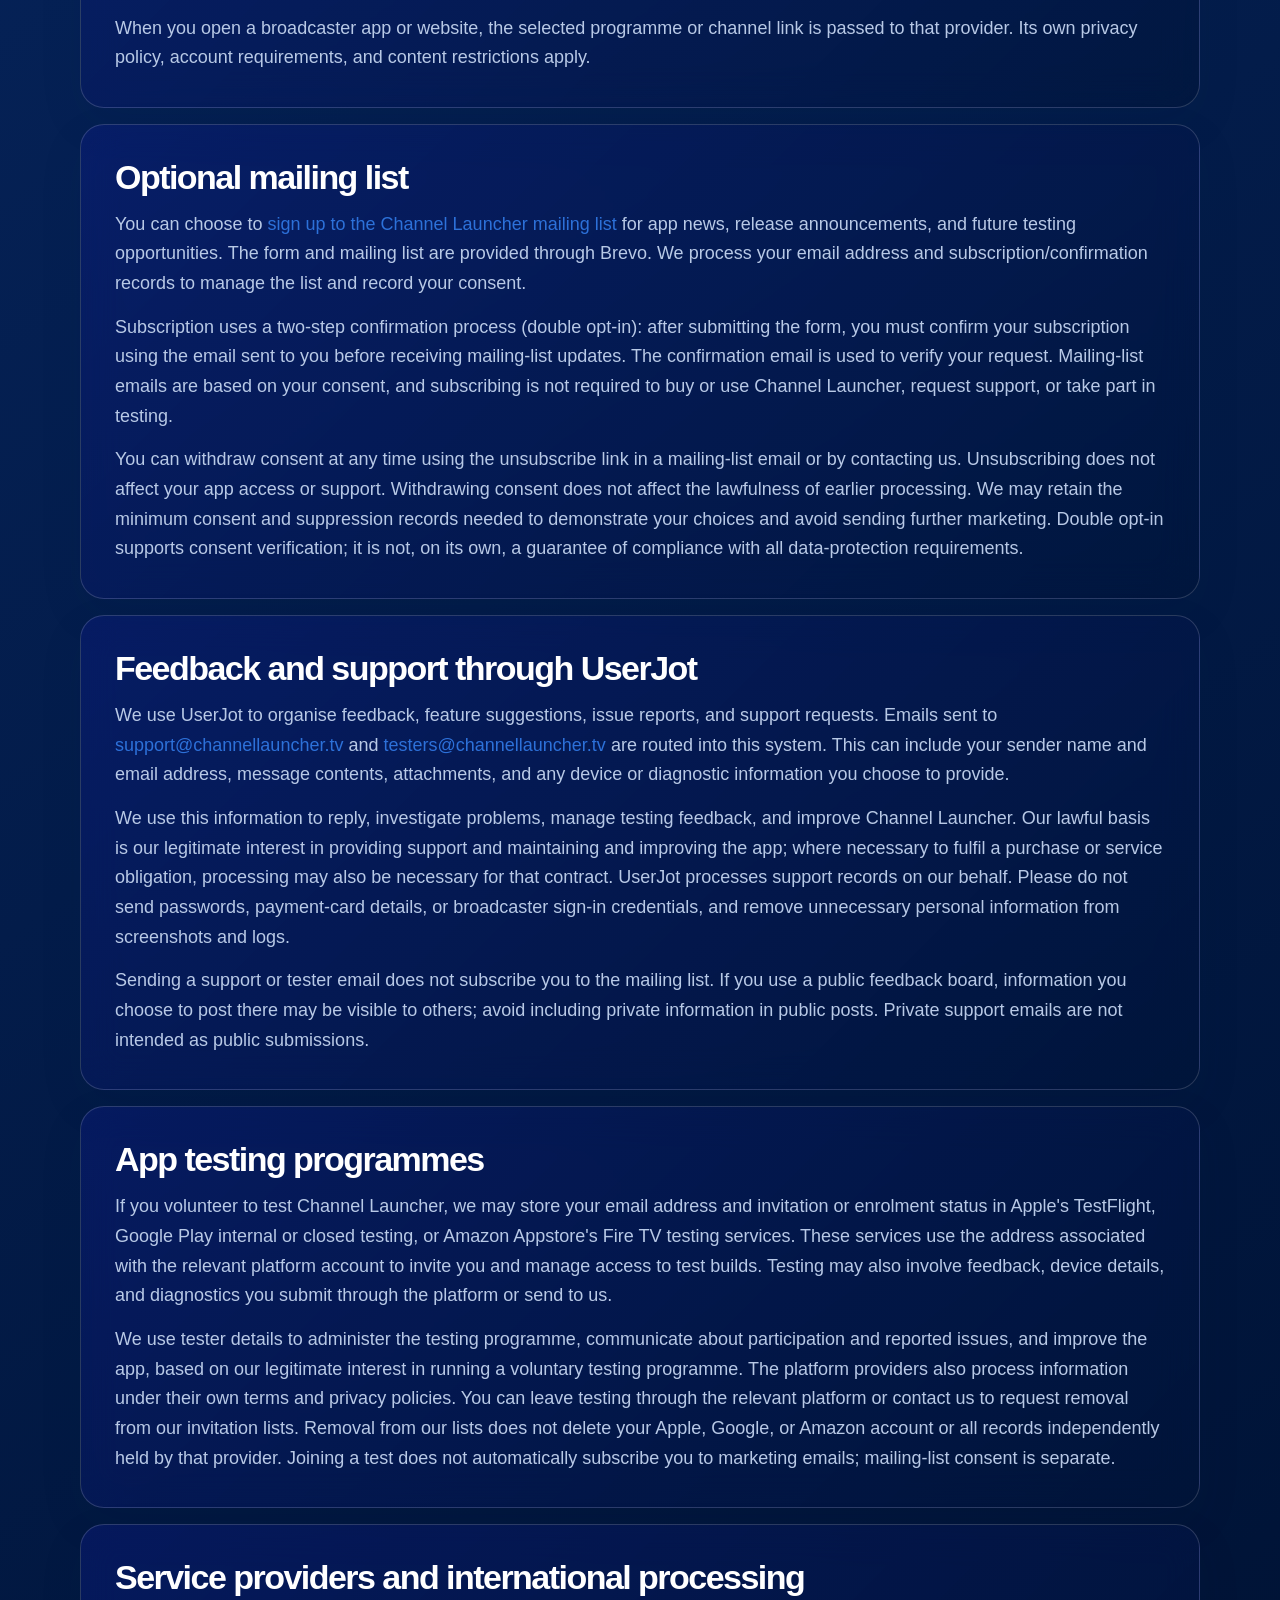
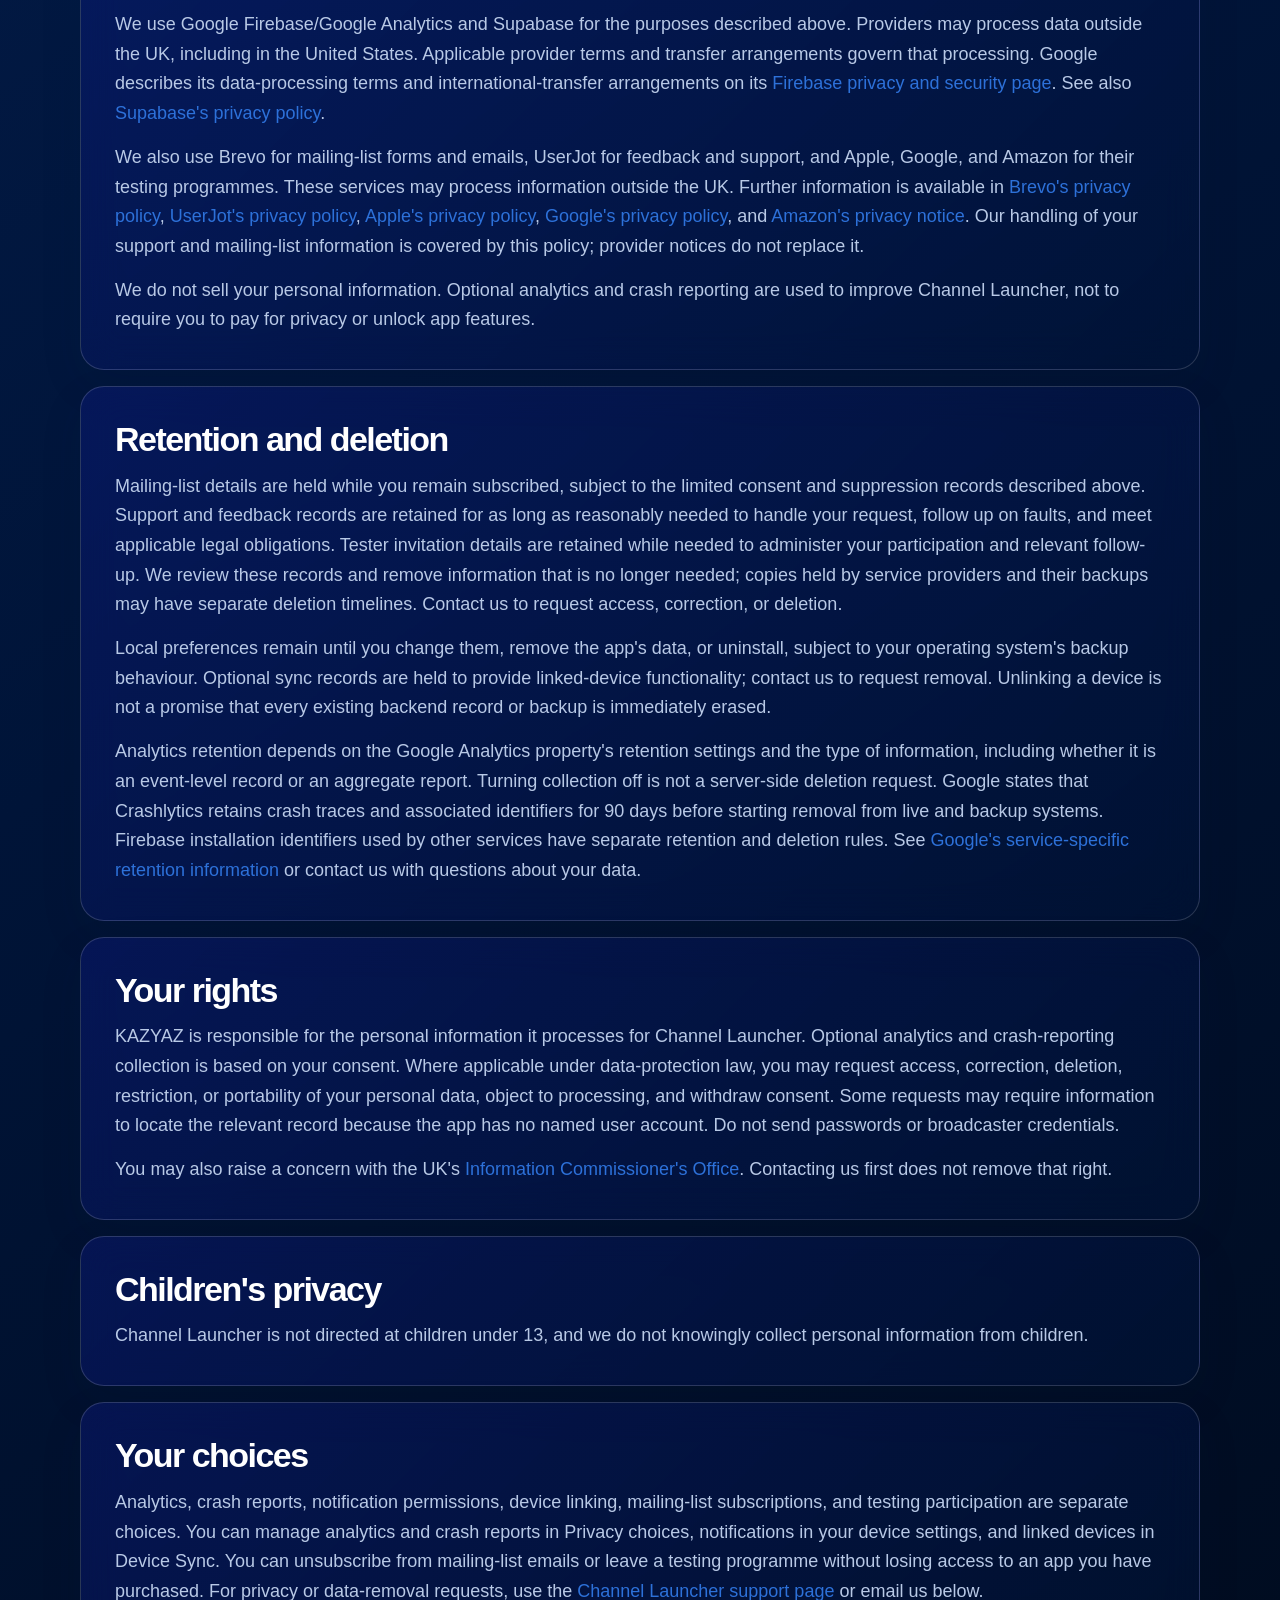
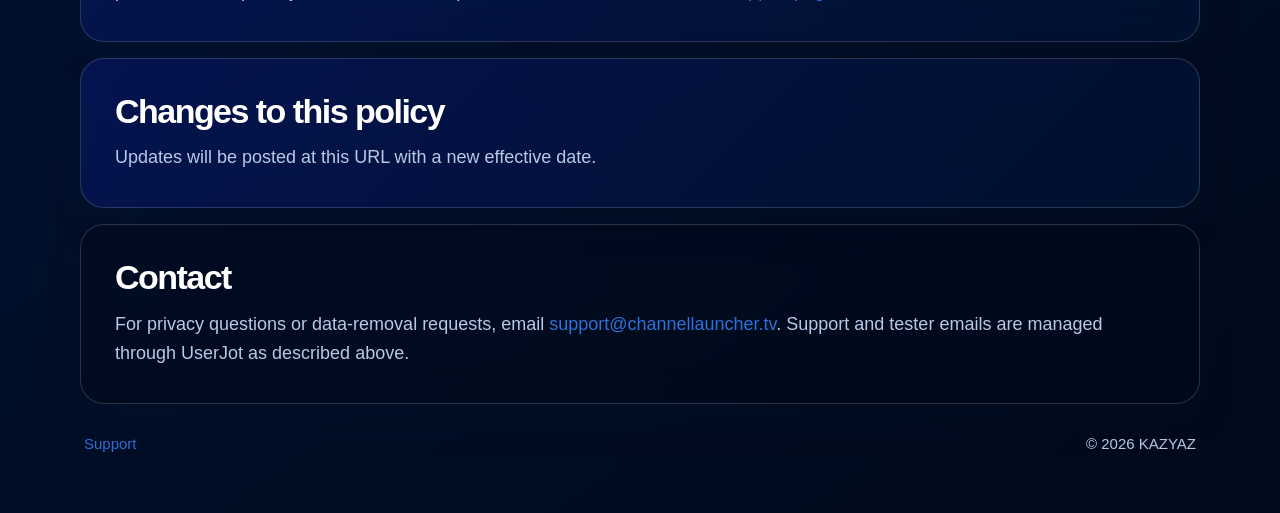
==== commit 54c4edbc: "Disclose mailing list, UserJot support, and tester data processing" ====
--- a/privacy-policy.html
+++ b/privacy-policy.html
@@ -23,7 +23,7 @@
         <p class="eyebrow">Privacy Policy</p>
         <h1>How Channel Launcher handles data.</h1>
         <p class="lede">Channel Launcher is a TV guide and Watchlist app for iPhone, iPad, Apple TV, Android TV, Google TV, and Fire TV. This policy explains what data the app stores, sends, and uses.</p>
-        <p class="meta"><strong>Last updated:</strong> 1 November 2026</p>
+        <p class="meta"><strong>Last updated:</strong> 13 November 2026</p>
       </header>
 
       <section class="panel">
@@ -71,13 +71,35 @@
       </section>
 
       <section class="panel">
+        <h2>Optional mailing list</h2>
+        <p>You can choose to <a href="https://b8070c90.sibforms.com/serve/[base64]">sign up to the Channel Launcher mailing list</a> for app news, release announcements, and future testing opportunities. The form and mailing list are provided through Brevo. We process your email address and subscription/confirmation records to manage the list and record your consent.</p>
+        <p>Subscription uses a two-step confirmation process (double opt-in): after submitting the form, you must confirm your subscription using the email sent to you before receiving mailing-list updates. The confirmation email is used to verify your request. Mailing-list emails are based on your consent, and subscribing is not required to buy or use Channel Launcher, request support, or take part in testing.</p>
+        <p>You can withdraw consent at any time using the unsubscribe link in a mailing-list email or by contacting us. Unsubscribing does not affect your app access or support. Withdrawing consent does not affect the lawfulness of earlier processing. We may retain the minimum consent and suppression records needed to demonstrate your choices and avoid sending further marketing. Double opt-in supports consent verification; it is not, on its own, a guarantee of compliance with all data-protection requirements.</p>
+      </section>
+
+      <section class="panel">
+        <h2>Feedback and support through UserJot</h2>
+        <p>We use UserJot to organise feedback, feature suggestions, issue reports, and support requests. Emails sent to <a href="mailto:support@channellauncher.tv">support@channellauncher.tv</a> and <a href="mailto:testers@channellauncher.tv">testers@channellauncher.tv</a> are routed into this system. This can include your sender name and email address, message contents, attachments, and any device or diagnostic information you choose to provide.</p>
+        <p>We use this information to reply, investigate problems, manage testing feedback, and improve Channel Launcher. Our lawful basis is our legitimate interest in providing support and maintaining and improving the app; where necessary to fulfil a purchase or service obligation, processing may also be necessary for that contract. UserJot processes support records on our behalf. Please do not send passwords, payment-card details, or broadcaster sign-in credentials, and remove unnecessary personal information from screenshots and logs.</p>
+        <p>Sending a support or tester email does not subscribe you to the mailing list. If you use a public feedback board, information you choose to post there may be visible to others; avoid including private information in public posts. Private support emails are not intended as public submissions.</p>
+      </section>
+
+      <section class="panel">
+        <h2>App testing programmes</h2>
+        <p>If you volunteer to test Channel Launcher, we may store your email address and invitation or enrolment status in Apple's TestFlight, Google Play internal or closed testing, or Amazon Appstore's Fire TV testing services. These services use the address associated with the relevant platform account to invite you and manage access to test builds. Testing may also involve feedback, device details, and diagnostics you submit through the platform or send to us.</p>
+        <p>We use tester details to administer the testing programme, communicate about participation and reported issues, and improve the app, based on our legitimate interest in running a voluntary testing programme. The platform providers also process information under their own terms and privacy policies. You can leave testing through the relevant platform or contact us to request removal from our invitation lists. Removal from our lists does not delete your Apple, Google, or Amazon account or all records independently held by that provider. Joining a test does not automatically subscribe you to marketing emails; mailing-list consent is separate.</p>
+      </section>
+
+      <section class="panel">
         <h2>Service providers and international processing</h2>
         <p>We use Google Firebase/Google Analytics and Supabase for the purposes described above. Providers may process data outside the UK, including in the United States. Applicable provider terms and transfer arrangements govern that processing. Google describes its data-processing terms and international-transfer arrangements on its <a href="https://firebase.google.com/support/privacy">Firebase privacy and security page</a>. See also <a href="https://supabase.com/privacy">Supabase's privacy policy</a>.</p>
+        <p>We also use Brevo for mailing-list forms and emails, UserJot for feedback and support, and Apple, Google, and Amazon for their testing programmes. These services may process information outside the UK. Further information is available in <a href="https://www.brevo.com/legal/privacypolicy/">Brevo's privacy policy</a>, <a href="https://userjot.com/privacy">UserJot's privacy policy</a>, <a href="https://www.apple.com/legal/privacy/">Apple's privacy policy</a>, <a href="https://policies.google.com/privacy">Google's privacy policy</a>, and <a href="https://www.amazon.co.uk/gp/help/customer/display.html?nodeId=GX7NJQ4ZB8MHFRNJ">Amazon's privacy notice</a>. Our handling of your support and mailing-list information is covered by this policy; provider notices do not replace it.</p>
         <p>We do not sell your personal information. Optional analytics and crash reporting are used to improve Channel Launcher, not to require you to pay for privacy or unlock app features.</p>
       </section>
 
       <section class="panel">
         <h2>Retention and deletion</h2>
+        <p>Mailing-list details are held while you remain subscribed, subject to the limited consent and suppression records described above. Support and feedback records are retained for as long as reasonably needed to handle your request, follow up on faults, and meet applicable legal obligations. Tester invitation details are retained while needed to administer your participation and relevant follow-up. We review these records and remove information that is no longer needed; copies held by service providers and their backups may have separate deletion timelines. Contact us to request access, correction, or deletion.</p>
         <p>Local preferences remain until you change them, remove the app's data, or uninstall, subject to your operating system's backup behaviour. Optional sync records are held to provide linked-device functionality; contact us to request removal. Unlinking a device is not a promise that every existing backend record or backup is immediately erased.</p>
         <p>Analytics retention depends on the Google Analytics property's retention settings and the type of information, including whether it is an event-level record or an aggregate report. Turning collection off is not a server-side deletion request. Google states that Crashlytics retains crash traces and associated identifiers for 90 days before starting removal from live and backup systems. Firebase installation identifiers used by other services have separate retention and deletion rules. See <a href="https://firebase.google.com/support/privacy">Google's service-specific retention information</a> or contact us with questions about your data.</p>
       </section>
@@ -95,7 +117,7 @@
 
       <section class="panel">
         <h2>Your choices</h2>
-        <p>Analytics, crash reports, notification permissions, and device linking are separate choices. You can manage analytics and crash reports in Privacy choices, notifications in your device settings, and linked devices in Device Sync. For privacy or data-removal requests, use the <a href="support.html">Channel Launcher support page</a> or email us below.</p>
+        <p>Analytics, crash reports, notification permissions, device linking, mailing-list subscriptions, and testing participation are separate choices. You can manage analytics and crash reports in Privacy choices, notifications in your device settings, and linked devices in Device Sync. You can unsubscribe from mailing-list emails or leave a testing programme without losing access to an app you have purchased. For privacy or data-removal requests, use the <a href="support.html">Channel Launcher support page</a> or email us below.</p>
       </section>
 
       <section class="panel">
@@ -105,7 +127,7 @@
 
       <section class="panel muted">
         <h2>Contact</h2>
-        <p>For privacy questions or data-removal requests, email <a href="mailto:support@kazyaz.com">support@kazyaz.com</a>.</p>
+        <p>For privacy questions or data-removal requests, email <a href="mailto:support@channellauncher.tv">support@channellauncher.tv</a>. Support and tester emails are managed through UserJot as described above.</p>
       </section>
     </article>
 
